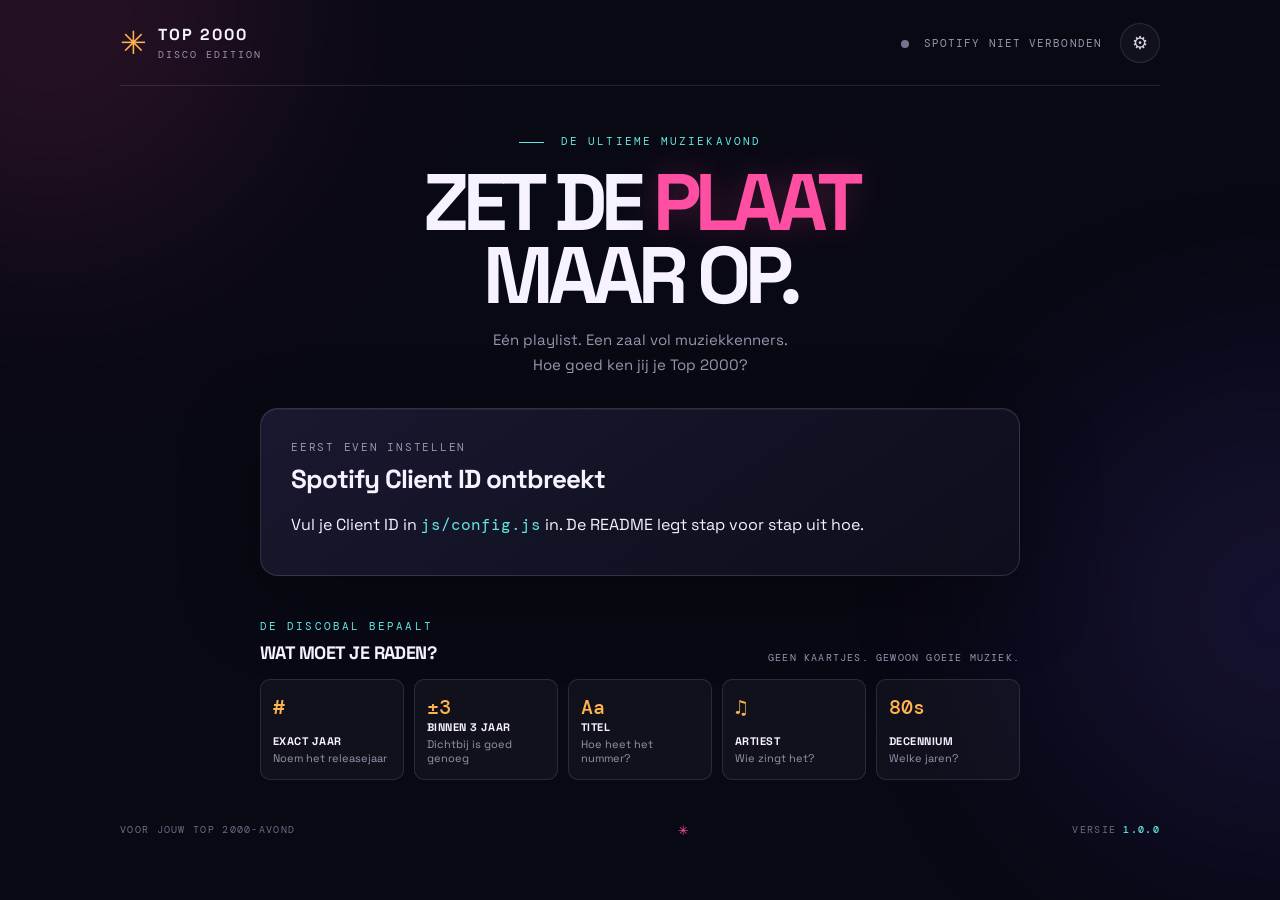
==== index.html @ e2f20210 "Add files via upload Add files via upload  - Spotify login: PKCE authorization without client secr" ====
<!doctype html>
<html lang="nl">
<head>
  <meta charset="utf-8">
  <meta name="viewport" content="width=device-width, initial-scale=1, viewport-fit=cover">
  <meta name="theme-color" content="#090914">
  <meta name="apple-mobile-web-app-capable" content="yes">
  <meta name="apple-mobile-web-app-status-bar-style" content="black-translucent">
  <title>Top 2000 Disco</title>
  <link rel="manifest" href="manifest.webmanifest">
  <link rel="icon" href="icon.svg" type="image/svg+xml">
  <link rel="apple-touch-icon" href="icon.svg">
  <link rel="preconnect" href="https://fonts.googleapis.com">
  <link rel="preconnect" href="https://fonts.gstatic.com" crossorigin>
  <link href="https://fonts.googleapis.com/css2?family=DM+Mono:wght@400;500&family=Space+Grotesk:wght@400;500;600;700&display=swap" rel="stylesheet">
  <link rel="stylesheet" href="styles.css">
</head>
<body data-state="loading">
  <div class="ambient ambient-one"></div>
  <div class="ambient ambient-two"></div>
  <main class="app-shell">
    <header class="topbar">
      <a class="brand" href="./" aria-label="Top 2000 Disco">
        <span class="brand-mark">✳</span>
        <span class="brand-copy"><strong>TOP 2000</strong><small>DISCO EDITION</small></span>
      </a>
      <div class="topbar-right">
        <span class="connection" id="connection"><i></i> <span id="connection-text">SPOTIFY NIET VERBONDEN</span></span>
        <button class="icon-button" id="settings-button" aria-label="Instellingen" title="Instellingen">⚙</button>
      </div>
    </header>

    <section class="intro">
      <div class="eyebrow"><span class="eyebrow-line"></span> DE ULTIEME MUZIEKAVOND</div>
      <h1>ZET DE <em>PLAAT</em><br>MAAR OP.</h1>
      <p>Eén playlist. Een zaal vol muziekkenners.<br>Hoe goed ken jij je Top 2000?</p>
    </section>

    <div class="notice" id="notice" hidden><span id="notice-text"></span><button id="notice-close" aria-label="Sluiten">×</button></div>

    <!-- Setup needed -->
    <section class="card screen" id="screen-unconfigured" hidden>
      <span class="info-kicker">EERST EVEN INSTELLEN</span>
      <h2>Spotify Client ID ontbreekt</h2>
      <p>Vul je Client ID in <code>js/config.js</code> in. De README legt stap voor stap uit hoe.</p>
    </section>

    <!-- Not connected -->
    <section class="card screen" id="screen-connect" hidden>
      <span class="info-kicker">STAP 1</span>
      <h2>Verbind met Spotify</h2>
      <p>Log in met het account van de host. Spotify Premium is nodig om af te spelen.</p>
      <button class="button button-primary button-wide" id="connect-button">
        <span class="button-icon">♫</span><span><small>LOG IN</small><strong>VERBIND SPOTIFY</strong></span>
      </button>
    </section>

    <!-- Loading -->
    <section class="card screen" id="screen-loading">
      <div class="loader"><span></span><span></span><span></span></div>
      <p id="loading-text">Even geduld...</p>
    </section>

    <!-- Playlist selection -->
    <section class="card screen" id="screen-playlist" hidden>
      <span class="info-kicker">STAP 2</span>
      <h2>Kies je Top 2000-playlist</h2>
      <p class="muted">Alleen playlists die van jou zijn (of waar je aan meewerkt) kunnen geladen worden.</p>
      <input class="search" id="playlist-search" type="search" placeholder="Zoek playlist..." autocomplete="off">
      <ul class="playlist-list" id="playlist-list"></ul>
    </section>

    <!-- Game -->
    <section class="game-panel screen" id="screen-game" aria-label="Spel" hidden>
      <div class="panel-topline">
        <span class="live-label"><span class="pulse"></span> <span id="live-text">SPEL BEZIG</span></span>
        <span class="round-counter">RONDE <b id="round-number">00</b></span>
      </div>

      <div class="track-stage">
        <div class="disc disc-back"></div>
        <div class="disc disc-front">
          <div class="disc-label"><span>TOP<br>2000</span><small>♪</small></div>
        </div>
        <div class="soundwave" aria-hidden="true">
          <i></i><i></i><i></i><i></i><i></i><i></i><i></i><i></i><i></i><i></i><i></i><i></i><i></i><i></i><i></i>
        </div>
        <div class="track-status" id="track-status">KLAAR VOOR DE EERSTE PLAAT</div>
      </div>

      <div class="track-info" id="track-info" aria-live="polite"></div>

      <div class="controls">
        <button class="button button-secondary" id="next-button">
          <span class="button-icon">↻</span>
          <span><small id="next-small">START DE RONDE</small><strong>VOLGENDE NUMMER</strong></span>
        </button>
        <button class="button button-primary" id="reveal-button" disabled>
          <span class="button-icon" id="reveal-icon">✦</span>
          <span><small id="reveal-small">IEDEREEN EEN GOK?</small><strong id="reveal-strong">ONTHUL ANTWOORD</strong></span>
        </button>
      </div>

      <div class="mini-controls" id="mini-controls" hidden>
        <button class="mini-button" id="pause-button">❚❚ <span>PAUZE</span></button>
        <button class="mini-button" id="replay-button">↺ <span>OPNIEUW</span></button>
      </div>

      <div class="hint-row" id="hint-row"><span>♫</span> De discobal bepaalt wat er geraden moet worden.</div>
    </section>

    <section class="challenge-section">
      <div class="section-heading">
        <div><span class="eyebrow">DE DISCOBAL BEPAALT</span><h3>WAT MOET JE RADEN?</h3></div>
        <span class="external-note">GEEN KAARTJES. GEWOON GOEIE MUZIEK.</span>
      </div>
      <div class="challenge-grid">
        <div class="challenge-item"><span class="challenge-symbol">#</span><div><strong>EXACT JAAR</strong><small>Noem het releasejaar</small></div></div>
        <div class="challenge-item"><span class="challenge-symbol">±3</span><div><strong>BINNEN 3 JAAR</strong><small>Dichtbij is goed genoeg</small></div></div>
        <div class="challenge-item"><span class="challenge-symbol">Aa</span><div><strong>TITEL</strong><small>Hoe heet het nummer?</small></div></div>
        <div class="challenge-item"><span class="challenge-symbol">♫</span><div><strong>ARTIEST</strong><small>Wie zingt het?</small></div></div>
        <div class="challenge-item"><span class="challenge-symbol">80s</span><div><strong>DECENNIUM</strong><small>Welke jaren?</small></div></div>
      </div>
    </section>

    <footer>
      <span>VOOR JOUW TOP 2000-AVOND</span>
      <span class="footer-star">✳</span>
      <span>VERSIE <b id="app-version"></b></span>
    </footer>
  </main>

  <dialog class="settings" id="settings">
    <form method="dialog" class="settings-inner">
      <div class="settings-head">
        <h2>Instellingen</h2>
        <button class="icon-button" value="close" aria-label="Sluiten">×</button>
      </div>

      <div class="settings-block">
        <span class="info-kicker">AFSPELEN OP</span>
        <div class="device-row">
          <select id="device-select"></select>
          <button type="button" class="mini-button" id="device-refresh">VERNIEUW</button>
        </div>
        <p class="muted small" id="device-hint">Op iPad: open de Spotify-app, speel kort iets af en druk op Vernieuw.</p>
      </div>

      <div class="settings-block">
        <span class="info-kicker">PLAYLIST</span>
        <p id="settings-playlist">Geen playlist gekozen</p>
        <div class="settings-actions">
          <button type="button" class="mini-button" id="change-playlist">ANDERE PLAYLIST</button>
          <button type="button" class="mini-button" id="reload-playlist">OPNIEUW LADEN</button>
        </div>
      </div>

      <div class="settings-block">
        <span class="info-kicker">JAARTALLEN</span>
        <p id="settings-stats">-</p>
        <a class="mini-button" href="beheer.html">JAARTALLEN BEHEREN</a>
      </div>

      <div class="settings-block">
        <span class="info-kicker">SESSIE</span>
        <p id="settings-session">-</p>
        <button type="button" class="mini-button" id="new-session">NIEUWE SESSIE (OPNIEUW SCHUDDEN)</button>
      </div>

      <div class="settings-block settings-foot">
        <button type="button" class="mini-button danger" id="logout-button">UITLOGGEN</button>
        <span class="muted small">Versie <span id="settings-version"></span></span>
      </div>
    </form>
  </dialog>

  <script type="module" src="js/app.js"></script>
</body>
</html>
---- styles.css ----
:root {
  --bg: #090914;
  --panel-soft: rgba(255,255,255,.035);
  --text: #f6f2ff;
  --muted: #9894ad;
  --pink: #ff4fa3;
  --purple: #b84dff;
  --orange: #ffb34f;
  --cyan: #61e6e1;
  --line: rgba(255,255,255,.11);
  --mono: 'DM Mono', ui-monospace, monospace;
}
* { box-sizing: border-box; }
html { min-height: 100%; -webkit-text-size-adjust: 100%; }
body {
  margin: 0; min-height: 100vh; overflow-x: hidden;
  color: var(--text); background: var(--bg);
  font-family: 'Space Grotesk', system-ui, sans-serif;
}
body::before {
  content: ""; position: fixed; inset: 0; pointer-events: none; opacity: .2;
  background-image: radial-gradient(rgba(255,255,255,.35) .7px, transparent .7px);
  background-size: 22px 22px; mask-image: linear-gradient(to bottom, black, transparent 80%);
}
[hidden] { display: none !important; }
code { font-family: var(--mono); color: var(--cyan); }
.muted { color: var(--muted); }
.small { font-size: 12px; }

.ambient { position: fixed; width: 460px; height: 460px; border-radius: 50%; filter: blur(120px); opacity: .13; pointer-events: none; transition: opacity 1s; }
.ambient-one { background: var(--pink); top: -220px; left: -180px; }
.ambient-two { background: #694cff; right: -230px; top: 380px; }
body.is-playing .ambient { opacity: .22; animation: breathe 4s ease-in-out infinite; }
@keyframes breathe { 50% { opacity: .12; } }

.app-shell { width: min(100% - 40px, 1040px); margin: 0 auto; position: relative; padding-bottom: env(safe-area-inset-bottom); }

/* Header */
.topbar { height: 86px; display: flex; align-items: center; justify-content: space-between; border-bottom: 1px solid var(--line); gap: 12px; }
.brand { display: flex; gap: 11px; align-items: center; color: inherit; text-decoration: none; }
.brand-mark { color: var(--orange); font-size: 32px; line-height: 1; }
.brand-copy { display: flex; flex-direction: column; letter-spacing: .13em; }
.brand-copy strong { font-size: 16px; font-weight: 700; }
.brand-copy small { color: var(--muted); font: 10px var(--mono); letter-spacing: .2em; margin-top: 3px; }
.topbar-right { display: flex; align-items: center; gap: 18px; min-width: 0; }
.connection { color: var(--muted); font: 11px var(--mono); letter-spacing: .1em; white-space: nowrap; overflow: hidden; text-overflow: ellipsis; max-width: 46vw; }
.connection i, .pulse { display: inline-block; width: 8px; height: 8px; border-radius: 50%; background: #77738b; margin-right: 7px; vertical-align: middle; }
.connection.on i { background: #1ed760; box-shadow: 0 0 8px #1ed760; }
.icon-button { flex: 0 0 auto; border: 1px solid var(--line); color: #d7d2e6; background: var(--panel-soft); width: 40px; height: 40px; border-radius: 50%; font-size: 18px; cursor: pointer; }
.icon-button:hover { background: rgba(255,255,255,.08); }

/* Intro */
.intro { text-align: center; padding: 48px 0 30px; }
.eyebrow { color: var(--cyan); font: 11px var(--mono); letter-spacing: .19em; }
.eyebrow-line { display: inline-block; width: 25px; height: 1px; background: var(--cyan); vertical-align: middle; margin-right: 8px; }
h1 { font-size: clamp(42px, 8vw, 80px); line-height: .91; letter-spacing: -.075em; margin: 18px 0 15px; font-weight: 700; }
h1 em { color: var(--pink); font-style: normal; text-shadow: 0 0 35px rgba(255,79,163,.25); }
.intro p { color: var(--muted); font-size: 15px; line-height: 1.7; margin: 0; }
body[data-state="playing"] .intro, body[data-state="revealed"] .intro { padding: 26px 0 18px; }
body[data-state="playing"] .intro p, body[data-state="revealed"] .intro p,
body[data-state="playing"] .intro h1, body[data-state="revealed"] .intro h1 { display: none; }

/* Notice */
.notice { max-width: 760px; margin: 0 auto 16px; padding: 12px 14px 12px 18px; border-radius: 12px; display: flex; gap: 12px; align-items: center; justify-content: space-between; font-size: 15px; border: 1px solid rgba(255,79,163,.45); background: rgba(255,79,163,.1); }
.notice[data-kind="info"] { border-color: rgba(97,230,225,.4); background: rgba(97,230,225,.08); }
.notice button { background: none; border: 0; color: var(--text); font-size: 22px; cursor: pointer; line-height: 1; }

/* Cards */
.card, .game-panel {
  max-width: 760px; margin: 0 auto; padding: 26px 30px 22px;
  background: linear-gradient(145deg, rgba(26,25,49,.96), rgba(14,14,29,.96));
  border: 1px solid rgba(255,255,255,.13); border-radius: 18px;
  box-shadow: 0 25px 80px rgba(0,0,0,.32), inset 0 1px rgba(255,255,255,.05);
}
.card h2 { font-size: 26px; letter-spacing: -.04em; margin: 6px 0 8px; }
.card p { line-height: 1.6; }
.info-kicker { color: var(--muted); font: 11px var(--mono); letter-spacing: .16em; }
#screen-loading { text-align: center; }
.loader { display: flex; gap: 6px; justify-content: center; height: 40px; align-items: center; }
.loader span { width: 5px; height: 14px; border-radius: 3px; background: linear-gradient(var(--cyan), var(--pink)); animation: bounce 1s ease-in-out infinite; }
.loader span:nth-child(2) { animation-delay: .15s; }
.loader span:nth-child(3) { animation-delay: .3s; }
@keyframes bounce { 50% { height: 36px; } }

.search { width: 100%; margin: 8px 0 12px; padding: 13px 14px; border-radius: 10px; border: 1px solid var(--line); background: rgba(255,255,255,.05); color: var(--text); font: inherit; font-size: 16px; }
.playlist-list { list-style: none; margin: 0; padding: 0; max-height: 52vh; overflow: auto; display: grid; gap: 8px; }
.playlist-item { width: 100%; text-align: left; padding: 14px 16px; border-radius: 10px; border: 1px solid var(--line); background: var(--panel-soft); color: var(--text); cursor: pointer; font: inherit; }
.playlist-item:hover:not(:disabled) { border-color: rgba(255,79,163,.6); background: rgba(255,79,163,.08); }
.playlist-item:disabled { opacity: .45; cursor: not-allowed; }
.playlist-item strong { display: block; font-size: 17px; }
.playlist-item small { color: var(--muted); font: 11px var(--mono); letter-spacing: .08em; }

/* Game panel */
.panel-topline { display: flex; justify-content: space-between; align-items: center; color: var(--muted); font: 11px var(--mono); letter-spacing: .13em; }
.live-label { color: #b8b3c9; }
.pulse { background: var(--pink); box-shadow: 0 0 10px var(--pink); animation: pulse 1.6s infinite; }
@keyframes pulse { 50% { opacity: .35; box-shadow: 0 0 2px var(--pink); } }
.round-counter { font-size: 13px; }
.round-counter b { color: var(--orange); font-weight: 500; margin-left: 5px; font-size: 18px; }
.track-stage { height: 200px; position: relative; display: flex; align-items: center; justify-content: center; overflow: hidden; }
.disc { position: absolute; width: 150px; height: 150px; border-radius: 50%; background: repeating-radial-gradient(circle at center, #24243a 0 2px, #111120 3px 5px); border: 1px solid rgba(255,255,255,.18); box-shadow: 0 0 35px rgba(255,79,163,.12); transition: transform .6s, box-shadow .6s; }
.disc-back { transform: translate(14px,-3px) rotate(20deg); background: repeating-radial-gradient(circle at center, #39213a 0 2px, #151322 3px 5px); }
.disc-front { display: grid; place-items: center; animation: spin 3.2s linear infinite; animation-play-state: paused; }
body.is-playing .disc-front { animation-play-state: running; box-shadow: 0 0 50px rgba(255,79,163,.35); }
@keyframes spin { to { transform: rotate(360deg); } }
.disc-label { width: 50px; height: 50px; border-radius: 50%; background: linear-gradient(135deg, var(--pink), #794cff); display: flex; align-items: center; justify-content: center; flex-direction: column; color: white; font: 9px var(--mono); text-align: center; line-height: 1.1; }
.disc-label small { font-size: 11px; }
.soundwave { position: absolute; display: flex; align-items: center; gap: 4px; height: 48px; opacity: .3; transition: opacity .4s; }
body.is-playing .soundwave { opacity: .8; }
.soundwave i { width: 3px; border-radius: 4px; background: linear-gradient(var(--cyan), var(--pink)); height: var(--h, 15px); transform-origin: center; }
body.is-playing .soundwave i { animation: wave .9s ease-in-out infinite alternate; }
.soundwave i:nth-child(3n) { --h: 31px; animation-delay: -.2s; }
.soundwave i:nth-child(3n + 1) { --h: 20px; animation-delay: -.5s; }
.soundwave i:nth-child(4n) { --h: 42px; animation-delay: -.7s; }
@keyframes wave { to { transform: scaleY(.35); } }
.track-status { position: absolute; bottom: 6px; color: var(--cyan); font: 13px var(--mono); letter-spacing: .2em; text-align: center; }

.track-info { min-height: 112px; border-top: 1px solid var(--line); border-bottom: 1px solid var(--line); display: flex; align-items: center; gap: 20px; padding: 20px 4px; flex-wrap: wrap; }
.track-text { flex: 1 1 260px; min-width: 0; }
.mystery-icon { flex: 0 0 56px; height: 56px; display: grid; place-items: center; border: 1px solid rgba(255,79,163,.4); border-radius: 12px; color: var(--pink); font-size: 28px; background: rgba(255,79,163,.07); }
.track-info h2 { font-size: clamp(22px, 3vw, 30px); letter-spacing: -.04em; margin: 4px 0 2px; line-height: 1.1; }
.track-info p { margin: 0; color: var(--muted); font-size: 15px; }
.track-info.revealed { animation: pop .5s cubic-bezier(.2,1.4,.4,1); }
@keyframes pop { from { opacity: 0; transform: scale(.96); } }
.track-info .answer-title { font-size: clamp(30px, 5vw, 58px); color: #fff; text-shadow: 0 0 30px rgba(255,79,163,.35); overflow-wrap: anywhere; }
.track-info .answer-artist { font-size: clamp(20px, 2.6vw, 30px); color: var(--text); margin-top: 6px; }
.artwork { width: clamp(96px, 16vw, 168px); aspect-ratio: 1; border-radius: 12px; object-fit: cover; box-shadow: 0 10px 40px rgba(0,0,0,.5), 0 0 0 1px rgba(255,255,255,.12); }
.answer-details { display: flex; flex-wrap: wrap; gap: 8px 28px; margin-top: 14px; }
.answer-details span { color: var(--muted); font: 12px var(--mono); letter-spacing: .1em; }
.answer-details b { color: var(--text); font: 700 20px 'Space Grotesk', sans-serif; margin-left: 6px; letter-spacing: 0; }
.answer-details .answer-year b { color: var(--orange); font-size: clamp(30px, 4vw, 48px); text-shadow: 0 0 25px rgba(255,179,79,.35); }
.unverified { margin-top: 8px !important; font: 11px var(--mono) !important; color: var(--orange) !important; opacity: .8; letter-spacing: .08em; }

.controls { display: grid; grid-template-columns: 1fr 1.35fr; gap: 14px; margin-top: 20px; }
.button { border: 0; border-radius: 12px; min-height: 76px; display: flex; align-items: center; justify-content: center; gap: 14px; cursor: pointer; text-align: left; font: inherit; transition: transform .15s, filter .15s, opacity .15s; touch-action: manipulation; }
.button:hover:not(:disabled) { transform: translateY(-2px); filter: brightness(1.1); }
.button:active:not(:disabled) { transform: translateY(0); }
.button:disabled { opacity: .35; cursor: not-allowed; }
.button-secondary { background: rgba(255,255,255,.07); border: 1px solid var(--line); color: var(--text); }
.button-primary { background: linear-gradient(105deg, var(--pink), var(--purple)); color: white; box-shadow: 0 8px 25px rgba(255,79,163,.22); }
.button-wide { width: 100%; margin-top: 10px; }
.button-icon { font-size: 26px; }
.button small, .button strong { display: block; }
.button small { font: 10px var(--mono); letter-spacing: .12em; opacity: .75; margin-bottom: 4px; }
.button strong { font-size: 17px; letter-spacing: .05em; }
body.is-busy #next-button .button-icon { animation: spin 1s linear infinite; }

.mini-controls { display: flex; gap: 10px; justify-content: center; margin-top: 14px; }
.mini-button { display: inline-flex; align-items: center; gap: 6px; border: 1px solid var(--line); background: var(--panel-soft); color: #d7d2e6; border-radius: 999px; padding: 9px 16px; font: 11px var(--mono); letter-spacing: .1em; cursor: pointer; text-decoration: none; }
.mini-button:hover { background: rgba(255,255,255,.08); }
.mini-button.danger { border-color: rgba(255,79,163,.45); color: var(--pink); }
.hint-row { color: var(--muted); text-align: center; font-size: 13px; padding-top: 16px; }
.hint-row span { color: var(--cyan); margin-right: 5px; }

/* Challenges */
.challenge-section { max-width: 760px; margin: 38px auto 0; }
.section-heading { display: flex; justify-content: space-between; align-items: end; margin-bottom: 15px; }
.section-heading h3 { margin: 6px 0 0; font-size: 18px; letter-spacing: -.03em; }
.external-note { color: var(--muted); font: 10px var(--mono); letter-spacing: .12em; }
.challenge-grid { display: grid; grid-template-columns: repeat(5, 1fr); gap: 10px; }
.challenge-item { min-height: 92px; padding: 14px 12px; border: 1px solid var(--line); border-radius: 10px; background: var(--panel-soft); display: flex; flex-direction: column; justify-content: space-between; }
.challenge-symbol { color: var(--orange); font: 500 20px var(--mono); }
.challenge-item strong { display: block; font-size: 11px; letter-spacing: .04em; white-space: nowrap; }
.challenge-item small { display: block; color: var(--muted); font-size: 11px; margin-top: 3px; }

footer { display: flex; justify-content: space-between; align-items: center; padding: 38px 0 25px; color: #6f6b82; font: 10px var(--mono); letter-spacing: .13em; }
.footer-star { color: var(--pink); font-size: 17px; }
footer b { color: var(--cyan); font-weight: 500; }

/* Settings dialog */
.settings { border: 1px solid rgba(255,255,255,.15); border-radius: 18px; padding: 0; width: min(520px, calc(100% - 28px)); background: #13132a; color: var(--text); box-shadow: 0 30px 100px rgba(0,0,0,.6); }
.settings::backdrop { background: rgba(5,5,12,.7); backdrop-filter: blur(4px); }
.settings-inner { padding: 20px 22px; }
.settings-head { display: flex; justify-content: space-between; align-items: center; }
.settings-head h2 { margin: 0; font-size: 22px; letter-spacing: -.03em; }
.settings-block { border-top: 1px solid var(--line); padding: 14px 0; margin-top: 12px; }
.settings-block p { margin: 6px 0 10px; }
.settings-actions, .device-row { display: flex; gap: 8px; flex-wrap: wrap; align-items: center; }
.device-row { margin-top: 8px; }
.device-row select { flex: 1; min-width: 0; padding: 10px; border-radius: 10px; background: rgba(255,255,255,.06); color: var(--text); border: 1px solid var(--line); font: inherit; }
.device-row select option { background: #13132a; }
.settings-foot { display: flex; justify-content: space-between; align-items: center; }

/* Big screens (TV / projector) */
@media (min-width: 1500px) {
  html { font-size: 112%; }
  .app-shell { width: min(100% - 80px, 1280px); }
  .game-panel, .card, .challenge-section, .notice { max-width: 980px; }
  .track-stage { height: 250px; }
  .disc { width: 190px; height: 190px; }
  .button { min-height: 92px; }
  .button strong { font-size: 21px; }
  .track-status { font-size: 16px; }
}

/* Phones */
@media (max-width: 620px) {
  .app-shell { width: min(100% - 28px, 1040px); }
  .topbar { height: 70px; }
  .brand-copy small { display: none; }
  .connection { font-size: 9px; max-width: 42vw; }
  .topbar-right { gap: 9px; }
  .intro { padding: 30px 0 20px; }
  .card, .game-panel { padding: 18px 16px 16px; border-radius: 14px; }
  .track-stage { height: 165px; }
  .disc { width: 120px; height: 120px; }
  .controls { grid-template-columns: 1fr; gap: 10px; }
  .button { min-height: 64px; }
  .challenge-grid { grid-template-columns: repeat(2, 1fr); }
  .challenge-item:last-child { grid-column: span 2; min-height: 70px; }
  .section-heading { align-items: start; gap: 10px; }
  .external-note { max-width: 110px; text-align: right; line-height: 1.5; }
  footer { font-size: 8px; }
}

@media (prefers-reduced-motion: reduce) {
  *, *::before, *::after { animation: none !important; transition: none !important; }
}

/* Beheer page */
.beheer .app-shell { width: min(100% - 32px, 1400px); }
.beheer-head { padding: 28px 0 10px; }
.beheer-head h1 { font-size: clamp(32px, 5vw, 52px); margin: 8px 0; }
.beheer .card { max-width: none; margin: 0 0 16px; }
.toolbar { display: flex; gap: 10px; flex-wrap: wrap; align-items: center; margin: 10px 0; }
.toolbar select, .toolbar input { padding: 9px 12px; border-radius: 10px; background: rgba(255,255,255,.06); color: var(--text); border: 1px solid var(--line); font: inherit; }
.stat-row { display: flex; gap: 22px; flex-wrap: wrap; font: 12px var(--mono); color: var(--muted); letter-spacing: .08em; }
.stat-row b { color: var(--text); font-size: 18px; margin-left: 6px; }
.table-wrap { overflow: auto; max-height: 70vh; border: 1px solid var(--line); border-radius: 12px; }
table.songs { width: 100%; border-collapse: collapse; font-size: 14px; }
table.songs th { position: sticky; top: 0; background: #17172e; text-align: left; font: 10px var(--mono); letter-spacing: .12em; color: var(--muted); padding: 10px; z-index: 1; }
table.songs td { padding: 8px 10px; border-top: 1px solid var(--line); vertical-align: top; }
table.songs td.num { font-family: var(--mono); white-space: nowrap; }
table.songs input.year { width: 74px; padding: 6px; border-radius: 8px; background: rgba(255,255,255,.06); color: var(--text); border: 1px solid var(--line); font: inherit; }
table.songs input.note { width: 100%; min-width: 120px; padding: 6px; border-radius: 8px; background: rgba(255,255,255,.04); color: var(--text); border: 1px solid var(--line); font: inherit; font-size: 12px; }
.badge { display: inline-block; padding: 3px 8px; border-radius: 999px; font: 10px var(--mono); letter-spacing: .08em; white-space: nowrap; }
.badge.verified { background: rgba(30,215,96,.15); color: #6ff0a0; }
.badge.auto { background: rgba(97,230,225,.12); color: var(--cyan); }
.badge.needs-check { background: rgba(255,179,79,.15); color: var(--orange); }
.flags { color: var(--orange); font-size: 11px; display: block; margin-top: 3px; }
.progress { height: 6px; border-radius: 3px; background: rgba(255,255,255,.08); overflow: hidden; margin-top: 8px; }
.progress i { display: block; height: 100%; width: 0; background: linear-gradient(90deg, var(--cyan), var(--pink)); transition: width .3s; }
.unmatched { max-height: 220px; overflow: auto; font-size: 13px; color: var(--muted); margin: 8px 0 0; padding-left: 18px; }
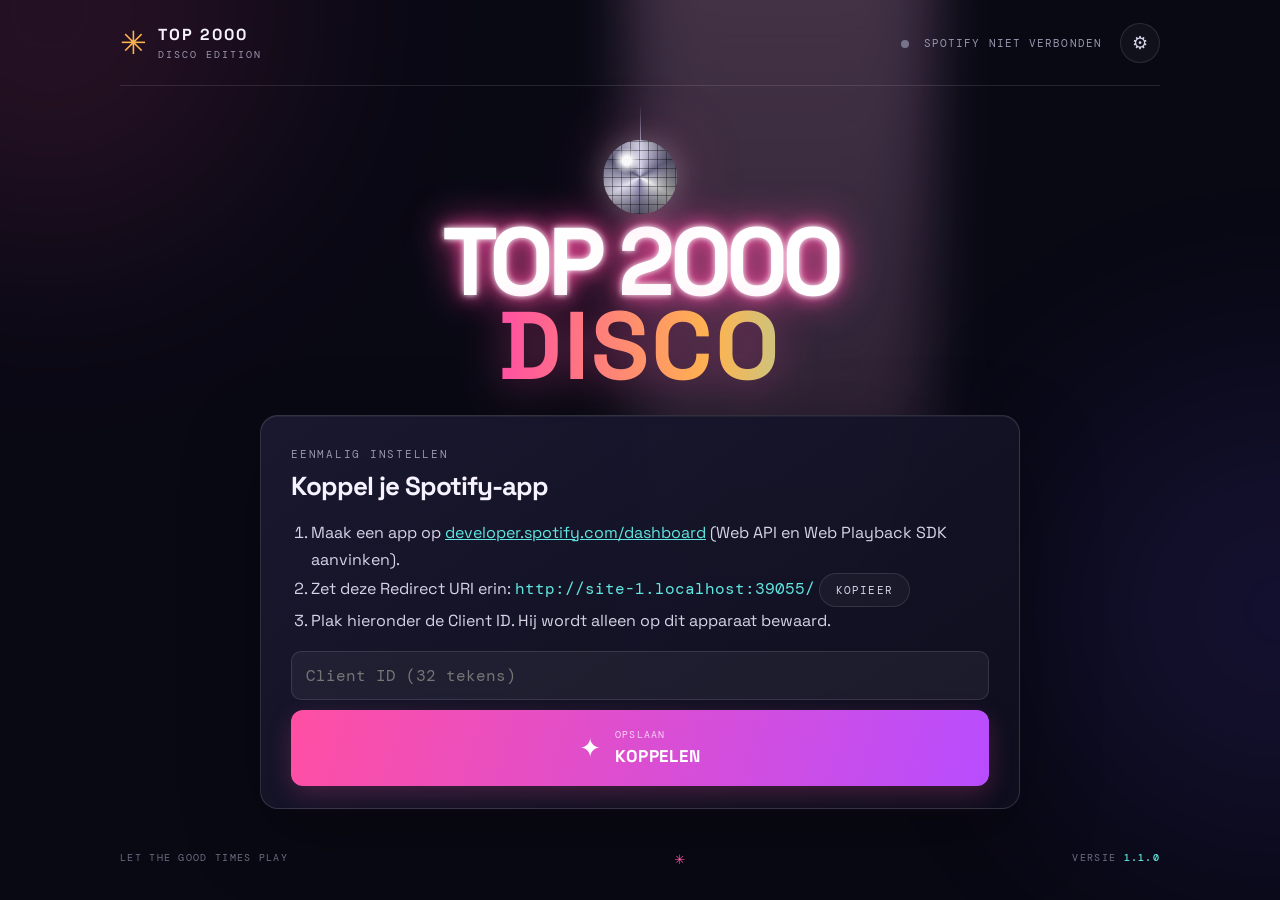
==== commit 764bcb44: "Add files via upload Add files via upload  - Spotify setup: Client ID entered in the app and store" ====
--- a/index.html
+++ b/index.html
@@ -18,6 +18,8 @@
 <body data-state="loading">
   <div class="ambient ambient-one"></div>
   <div class="ambient ambient-two"></div>
+  <div class="lights" aria-hidden="true"><i></i><i></i><i></i><i></i></div>
+  <div class="flash" id="flash" aria-hidden="true"></div>
   <main class="app-shell">
     <header class="topbar">
       <a class="brand" href="./" aria-label="Top 2000 Disco">
@@ -31,18 +33,25 @@
     </header>
 
     <section class="intro">
-      <div class="eyebrow"><span class="eyebrow-line"></span> DE ULTIEME MUZIEKAVOND</div>
-      <h1>ZET DE <em>PLAAT</em><br>MAAR OP.</h1>
-      <p>Eén playlist. Een zaal vol muziekkenners.<br>Hoe goed ken jij je Top 2000?</p>
+      <div class="mirrorball" aria-hidden="true"><div class="ball"></div></div>
+      <h1><span class="neon">TOP 2000</span> <br><em>DISCO</em></h1>
     </section>
 
     <div class="notice" id="notice" hidden><span id="notice-text"></span><button id="notice-close" aria-label="Sluiten">×</button></div>
 
     <!-- Setup needed -->
     <section class="card screen" id="screen-unconfigured" hidden>
-      <span class="info-kicker">EERST EVEN INSTELLEN</span>
-      <h2>Spotify Client ID ontbreekt</h2>
-      <p>Vul je Client ID in <code>js/config.js</code> in. De README legt stap voor stap uit hoe.</p>
+      <span class="info-kicker">EENMALIG INSTELLEN</span>
+      <h2>Koppel je Spotify-app</h2>
+      <ol class="steps">
+        <li>Maak een app op <a href="https://developer.spotify.com/dashboard" target="_blank" rel="noopener">developer.spotify.com/dashboard</a> (Web API en Web Playback SDK aanvinken).</li>
+        <li>Zet deze Redirect URI erin: <code id="redirect-uri"></code> <button type="button" class="mini-button" id="copy-redirect">KOPIEER</button></li>
+        <li>Plak hieronder de Client ID. Hij wordt alleen op dit apparaat bewaard.</li>
+      </ol>
+      <form id="client-form" class="client-form">
+        <input class="search" id="client-id" placeholder="Client ID (32 tekens)" autocomplete="off" spellcheck="false">
+        <button class="button button-primary" type="submit"><span class="button-icon">✦</span><span><small>OPSLAAN</small><strong>KOPPELEN</strong></span></button>
+      </form>
     </section>
 
     <!-- Not connected -->
@@ -101,30 +110,10 @@
         </button>
       </div>
 
-      <div class="mini-controls" id="mini-controls" hidden>
-        <button class="mini-button" id="pause-button">❚❚ <span>PAUZE</span></button>
-        <button class="mini-button" id="replay-button">↺ <span>OPNIEUW</span></button>
-      </div>
-
-      <div class="hint-row" id="hint-row"><span>♫</span> De discobal bepaalt wat er geraden moet worden.</div>
-    </section>
-
-    <section class="challenge-section">
-      <div class="section-heading">
-        <div><span class="eyebrow">DE DISCOBAL BEPAALT</span><h3>WAT MOET JE RADEN?</h3></div>
-        <span class="external-note">GEEN KAARTJES. GEWOON GOEIE MUZIEK.</span>
-      </div>
-      <div class="challenge-grid">
-        <div class="challenge-item"><span class="challenge-symbol">#</span><div><strong>EXACT JAAR</strong><small>Noem het releasejaar</small></div></div>
-        <div class="challenge-item"><span class="challenge-symbol">±3</span><div><strong>BINNEN 3 JAAR</strong><small>Dichtbij is goed genoeg</small></div></div>
-        <div class="challenge-item"><span class="challenge-symbol">Aa</span><div><strong>TITEL</strong><small>Hoe heet het nummer?</small></div></div>
-        <div class="challenge-item"><span class="challenge-symbol">♫</span><div><strong>ARTIEST</strong><small>Wie zingt het?</small></div></div>
-        <div class="challenge-item"><span class="challenge-symbol">80s</span><div><strong>DECENNIUM</strong><small>Welke jaren?</small></div></div>
-      </div>
     </section>
 
     <footer>
-      <span>VOOR JOUW TOP 2000-AVOND</span>
+      <span>LET THE GOOD TIMES PLAY</span>
       <span class="footer-star">✳</span>
       <span>VERSIE <b id="app-version"></b></span>
     </footer>
@@ -167,6 +156,12 @@
         <button type="button" class="mini-button" id="new-session">NIEUWE SESSIE (OPNIEUW SCHUDDEN)</button>
       </div>
 
+      <div class="settings-block">
+        <span class="info-kicker">SPOTIFY-KOPPELING</span>
+        <p class="muted small">Client ID staat alleen op dit apparaat.</p>
+        <button type="button" class="mini-button" id="reset-client">CLIENT ID WIJZIGEN</button>
+      </div>
+
       <div class="settings-block settings-foot">
         <button type="button" class="mini-button danger" id="logout-button">UITLOGGEN</button>
         <span class="muted small">Versie <span id="settings-version"></span></span>
--- a/styles.css
+++ b/styles.css
@@ -50,15 +50,15 @@
 .icon-button:hover { background: rgba(255,255,255,.08); }
 
 /* Intro */
-.intro { text-align: center; padding: 48px 0 30px; }
+.intro { text-align: center; padding: 18px 0 26px; position: relative; }
 .eyebrow { color: var(--cyan); font: 11px var(--mono); letter-spacing: .19em; }
 .eyebrow-line { display: inline-block; width: 25px; height: 1px; background: var(--cyan); vertical-align: middle; margin-right: 8px; }
-h1 { font-size: clamp(42px, 8vw, 80px); line-height: .91; letter-spacing: -.075em; margin: 18px 0 15px; font-weight: 700; }
-h1 em { color: var(--pink); font-style: normal; text-shadow: 0 0 35px rgba(255,79,163,.25); }
+h1 { font-size: clamp(44px, 9vw, 96px); line-height: .88; letter-spacing: -.06em; margin: 6px 0 0; font-weight: 700; }
+h1 em { font-style: normal; background: linear-gradient(90deg, var(--pink), var(--orange), var(--cyan), var(--purple), var(--pink)); background-size: 300% 100%; -webkit-background-clip: text; background-clip: text; color: transparent; animation: shimmer 6s linear infinite; filter: drop-shadow(0 0 22px rgba(255,79,163,.45)); letter-spacing: .02em; }
+h1 .neon { color: #fff; text-shadow: 0 0 6px #fff, 0 0 18px var(--pink), 0 0 42px var(--pink); animation: flicker 7s infinite; }
+@keyframes shimmer { to { background-position: 300% 0; } }
+@keyframes flicker { 0%, 18%, 22%, 60%, 64%, 100% { opacity: 1; } 20%, 62% { opacity: .55; } }
 .intro p { color: var(--muted); font-size: 15px; line-height: 1.7; margin: 0; }
-body[data-state="playing"] .intro, body[data-state="revealed"] .intro { padding: 26px 0 18px; }
-body[data-state="playing"] .intro p, body[data-state="revealed"] .intro p,
-body[data-state="playing"] .intro h1, body[data-state="revealed"] .intro h1 { display: none; }
 
 /* Notice */
 .notice { max-width: 760px; margin: 0 auto 16px; padding: 12px 14px 12px 18px; border-radius: 12px; display: flex; gap: 12px; align-items: center; justify-content: space-between; font-size: 15px; border: 1px solid rgba(255,79,163,.45); background: rgba(255,79,163,.1); }
@@ -241,3 +241,60 @@
 .progress { height: 6px; border-radius: 3px; background: rgba(255,255,255,.08); overflow: hidden; margin-top: 8px; }
 .progress i { display: block; height: 100%; width: 0; background: linear-gradient(90deg, var(--cyan), var(--pink)); transition: width .3s; }
 .unmatched { max-height: 220px; overflow: auto; font-size: 13px; color: var(--muted); margin: 8px 0 0; padding-left: 18px; }
+
+/* Disco atmosphere */
+.lights { position: fixed; inset: 0; pointer-events: none; overflow: hidden; mix-blend-mode: screen; opacity: .35; transition: opacity .8s; }
+.lights i { position: absolute; top: -20vh; left: 50%; width: 22vw; min-width: 160px; height: 140vh; transform-origin: 50% 0; filter: blur(30px); animation: sweep 9s ease-in-out infinite alternate; }
+.lights i:nth-child(1) { background: linear-gradient(rgba(255,79,163,.55), transparent 75%); --from: -38deg; --to: 12deg; }
+.lights i:nth-child(2) { background: linear-gradient(rgba(97,230,225,.45), transparent 75%); --from: 30deg; --to: -18deg; animation-duration: 11s; }
+.lights i:nth-child(3) { background: linear-gradient(rgba(184,77,255,.5), transparent 75%); --from: -10deg; --to: 40deg; animation-duration: 13s; }
+.lights i:nth-child(4) { background: linear-gradient(rgba(255,179,79,.35), transparent 75%); --from: 22deg; --to: -36deg; animation-duration: 15s; }
+@keyframes sweep { from { transform: translateX(-50%) rotate(var(--from)); } to { transform: translateX(-50%) rotate(var(--to)); } }
+body.is-playing .lights { opacity: .7; }
+body.is-playing .lights i { animation-duration: 3.5s; }
+body[data-state="revealed"] .lights { opacity: .85; }
+
+.mirrorball { position: relative; width: 74px; height: 110px; margin: 0 auto; }
+.mirrorball::before { content: ""; position: absolute; left: 50%; top: 0; width: 1px; height: 36px; background: linear-gradient(transparent, #8a86a3); }
+.ball { position: absolute; bottom: 0; left: 0; width: 74px; height: 74px; border-radius: 50%;
+  background:
+    radial-gradient(circle at 32% 28%, rgba(255,255,255,.95) 0 6%, transparent 18%),
+    repeating-linear-gradient(90deg, rgba(0,0,0,.35) 0 1px, transparent 1px 9px),
+    repeating-linear-gradient(0deg, rgba(0,0,0,.35) 0 1px, transparent 1px 9px),
+    conic-gradient(from 0deg, #d9d6ea, #6f6b8d, #fff, #8e89ad, #e9e6f7, #5d5a78, #d9d6ea);
+  box-shadow: 0 0 30px rgba(255,255,255,.25), 0 0 70px rgba(255,79,163,.25), inset -10px -12px 20px rgba(0,0,0,.45);
+  animation: ballspin 6s linear infinite; }
+@keyframes ballspin { to { background-position: 0 0, 90px 0, 0 0, 0 0; filter: hue-rotate(40deg); } }
+body.is-playing .ball { animation-duration: 2s; box-shadow: 0 0 40px rgba(255,255,255,.45), 0 0 110px rgba(255,79,163,.5), inset -10px -12px 20px rgba(0,0,0,.45); }
+
+.game-panel { position: relative; overflow: hidden; }
+.game-panel::before { content: ""; position: absolute; inset: -2px; border-radius: inherit; padding: 2px; pointer-events: none; opacity: 0; transition: opacity .6s;
+  background: conic-gradient(from var(--a, 0deg), var(--pink), var(--cyan), var(--purple), var(--orange), var(--pink));
+  -webkit-mask: linear-gradient(#000 0 0) content-box, linear-gradient(#000 0 0); -webkit-mask-composite: xor; mask-composite: exclude; animation: rim 4s linear infinite; }
+@property --a { syntax: '<angle>'; inherits: false; initial-value: 0deg; }
+@keyframes rim { to { --a: 360deg; } }
+body.is-playing .game-panel::before, body[data-state="revealed"] .game-panel::before { opacity: 1; }
+
+body[data-state="playing"]:not(.is-busy) #reveal-button { animation: glow 1.6s ease-in-out infinite; }
+@keyframes glow { 50% { box-shadow: 0 0 0 6px rgba(255,79,163,.18), 0 10px 50px rgba(255,79,163,.55); } }
+
+.flash { position: fixed; inset: 0; pointer-events: none; opacity: 0; z-index: 50; background: radial-gradient(circle at 50% 55%, rgba(255,255,255,.9), rgba(255,79,163,.5) 40%, transparent 75%); }
+.flash.go { animation: flash .7s ease-out; }
+@keyframes flash { 0% { opacity: 0; } 15% { opacity: 1; } 100% { opacity: 0; } }
+.track-info { position: relative; }
+.spark { position: absolute; left: 50%; top: 50%; width: 8px; height: 8px; border-radius: 2px; background: var(--c); box-shadow: 0 0 10px var(--c); pointer-events: none; animation: burst 1.2s cubic-bezier(.15,.8,.3,1) forwards; }
+@keyframes burst { from { transform: translate(-50%,-50%) scale(1) rotate(0); opacity: 1; } to { transform: translate(calc(-50% + var(--x)), calc(-50% + var(--y))) scale(.2) rotate(540deg); opacity: 0; } }
+
+.steps { padding-left: 20px; line-height: 1.7; color: #d7d2e6; }
+.steps a { color: var(--cyan); }
+.steps code { word-break: break-all; }
+.client-form { display: grid; gap: 10px; margin-top: 8px; }
+.client-form .search { font-family: var(--mono); margin: 0; }
+
+/* Compact header during the game so buttons and answer fit on one screen (TV) */
+body:is([data-state="ready"], [data-state="playing"], [data-state="revealed"], [data-state="exhausted"]) .intro { padding: 4px 0 14px; display: flex; align-items: center; justify-content: center; gap: 18px; }
+body:is([data-state="ready"], [data-state="playing"], [data-state="revealed"], [data-state="exhausted"]) .intro h1 { font-size: clamp(30px, 5vw, 58px); margin: 0; }
+body:is([data-state="ready"], [data-state="playing"], [data-state="revealed"], [data-state="exhausted"]) .intro h1 br { display: none; }
+body:is([data-state="ready"], [data-state="playing"], [data-state="revealed"], [data-state="exhausted"]) .mirrorball { margin: 0; width: 54px; height: 70px; flex: 0 0 auto; }
+body:is([data-state="ready"], [data-state="playing"], [data-state="revealed"], [data-state="exhausted"]) .ball { width: 54px; height: 54px; }
+body:is([data-state="ready"], [data-state="playing"], [data-state="revealed"], [data-state="exhausted"]) .track-stage { height: 170px; }
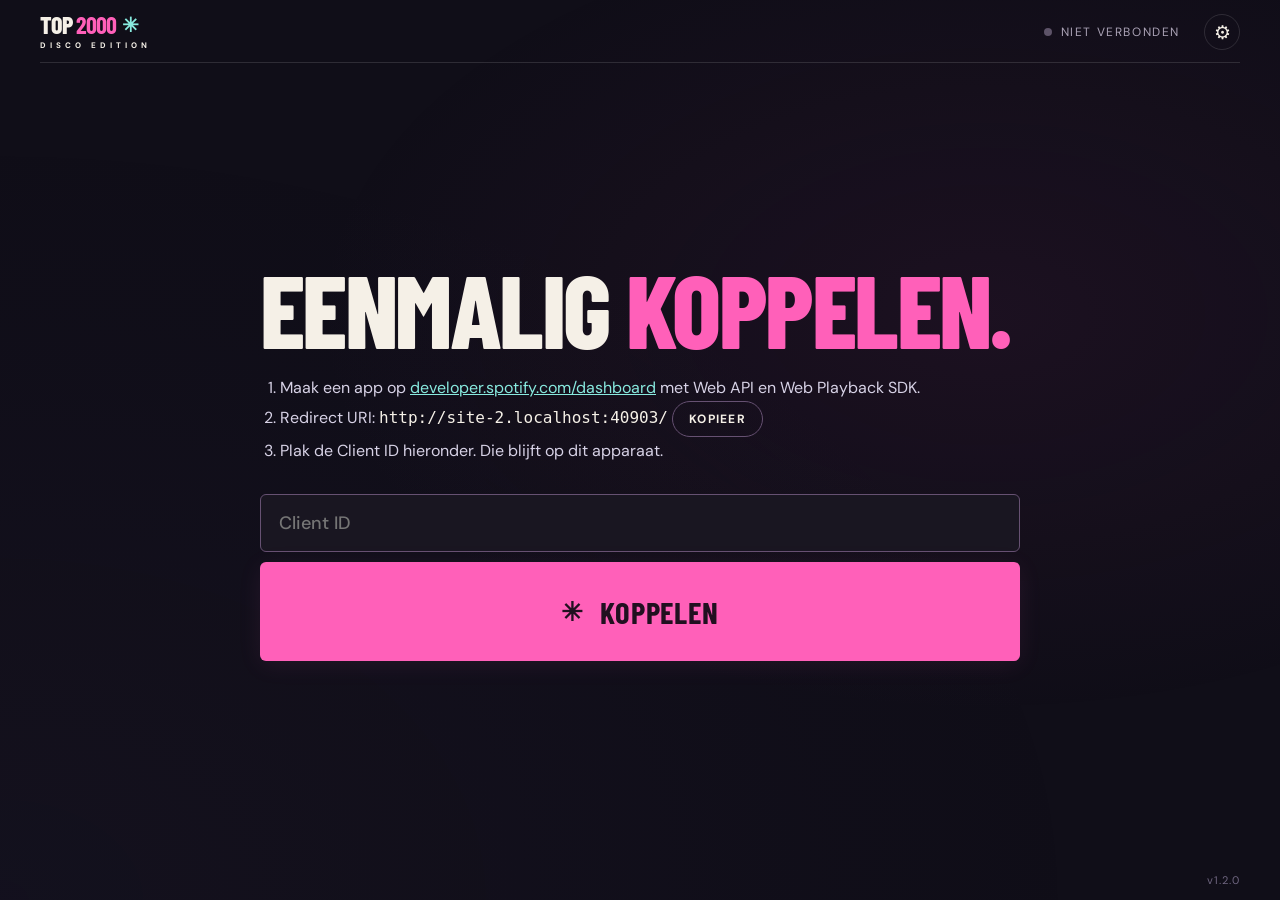
==== commit 6336048a: "Add files via upload Add files via upload  - Design: new disco-poster look from the design package" ====
--- a/index.html
+++ b/index.html
@@ -3,7 +3,7 @@
 <head>
   <meta charset="utf-8">
   <meta name="viewport" content="width=device-width, initial-scale=1, viewport-fit=cover">
-  <meta name="theme-color" content="#090914">
+  <meta name="theme-color" content="#100e18">
   <meta name="apple-mobile-web-app-capable" content="yes">
   <meta name="apple-mobile-web-app-status-bar-style" content="black-translucent">
   <title>Top 2000 Disco</title>
@@ -12,159 +12,118 @@
   <link rel="apple-touch-icon" href="icon.svg">
   <link rel="preconnect" href="https://fonts.googleapis.com">
   <link rel="preconnect" href="https://fonts.gstatic.com" crossorigin>
-  <link href="https://fonts.googleapis.com/css2?family=DM+Mono:wght@400;500&family=Space+Grotesk:wght@400;500;600;700&display=swap" rel="stylesheet">
+  <link href="https://fonts.googleapis.com/css2?family=Barlow+Condensed:wght@600;700;800;900&family=DM+Sans:wght@400;500;600;700&display=swap" rel="stylesheet">
   <link rel="stylesheet" href="styles.css">
 </head>
 <body data-state="loading">
-  <div class="ambient ambient-one"></div>
-  <div class="ambient ambient-two"></div>
-  <div class="lights" aria-hidden="true"><i></i><i></i><i></i><i></i></div>
   <div class="flash" id="flash" aria-hidden="true"></div>
-  <main class="app-shell">
-    <header class="topbar">
-      <a class="brand" href="./" aria-label="Top 2000 Disco">
-        <span class="brand-mark">✳</span>
-        <span class="brand-copy"><strong>TOP 2000</strong><small>DISCO EDITION</small></span>
-      </a>
-      <div class="topbar-right">
-        <span class="connection" id="connection"><i></i> <span id="connection-text">SPOTIFY NIET VERBONDEN</span></span>
-        <button class="icon-button" id="settings-button" aria-label="Instellingen" title="Instellingen">⚙</button>
+  <div class="app">
+    <header class="header">
+      <a class="brand" href="./" aria-label="Top 2000 Disco Edition"><span class="brand-top">TOP <b>2000</b><span class="brand-star" aria-hidden="true">✳</span></span><span class="brand-bottom">DISCO EDITION</span></a>
+      <div class="header-right">
+        <span class="connection" id="connection"><i></i><span id="connection-text">NIET VERBONDEN</span></span>
+        <button class="settings-button" id="settings-button" aria-label="Instellingen" aria-haspopup="dialog"><span aria-hidden="true">⚙</span></button>
       </div>
     </header>
 
-    <section class="intro">
-      <div class="mirrorball" aria-hidden="true"><div class="ball"></div></div>
-      <h1><span class="neon">TOP 2000</span> <br><em>DISCO</em></h1>
-    </section>
+    <main>
+      <div class="notice" id="notice" hidden><span id="notice-text"></span><button id="notice-close" aria-label="Sluiten">×</button></div>
 
-    <div class="notice" id="notice" hidden><span id="notice-text"></span><button id="notice-close" aria-label="Sluiten">×</button></div>
+      <!-- Setup: Client ID -->
+      <section class="panel screen" id="screen-unconfigured" hidden>
+        <h1 class="panel-title">EENMALIG <span class="accent">KOPPELEN.</span></h1>
+        <ol class="steps">
+          <li>Maak een app op <a href="https://developer.spotify.com/dashboard" target="_blank" rel="noopener">developer.spotify.com/dashboard</a> met Web API en Web Playback SDK.</li>
+          <li>Redirect URI: <code id="redirect-uri"></code> <button type="button" class="chip" id="copy-redirect">KOPIEER</button></li>
+          <li>Plak de Client ID hieronder. Die blijft op dit apparaat.</li>
+        </ol>
+        <form id="client-form" class="client-form">
+          <input class="field" id="client-id" placeholder="Client ID" autocomplete="off" spellcheck="false">
+          <button class="button button-next" type="submit"><span class="button-symbol" aria-hidden="true">✳</span><span>KOPPELEN</span></button>
+        </form>
+      </section>
 
-    <!-- Setup needed -->
-    <section class="card screen" id="screen-unconfigured" hidden>
-      <span class="info-kicker">EENMALIG INSTELLEN</span>
-      <h2>Koppel je Spotify-app</h2>
-      <ol class="steps">
-        <li>Maak een app op <a href="https://developer.spotify.com/dashboard" target="_blank" rel="noopener">developer.spotify.com/dashboard</a> (Web API en Web Playback SDK aanvinken).</li>
-        <li>Zet deze Redirect URI erin: <code id="redirect-uri"></code> <button type="button" class="mini-button" id="copy-redirect">KOPIEER</button></li>
-        <li>Plak hieronder de Client ID. Hij wordt alleen op dit apparaat bewaard.</li>
-      </ol>
-      <form id="client-form" class="client-form">
-        <input class="search" id="client-id" placeholder="Client ID (32 tekens)" autocomplete="off" spellcheck="false">
-        <button class="button button-primary" type="submit"><span class="button-icon">✦</span><span><small>OPSLAAN</small><strong>KOPPELEN</strong></span></button>
-      </form>
-    </section>
+      <!-- Not connected -->
+      <section class="panel screen" id="screen-connect" hidden>
+        <h1 class="panel-title">EERST EVEN <span class="accent">INPLUGGEN.</span></h1>
+        <button class="button button-next" id="connect-button"><span class="button-symbol" aria-hidden="true">♫</span><span>VERBIND SPOTIFY</span></button>
+      </section>
 
-    <!-- Not connected -->
-    <section class="card screen" id="screen-connect" hidden>
-      <span class="info-kicker">STAP 1</span>
-      <h2>Verbind met Spotify</h2>
-      <p>Log in met het account van de host. Spotify Premium is nodig om af te spelen.</p>
-      <button class="button button-primary button-wide" id="connect-button">
-        <span class="button-icon">♫</span><span><small>LOG IN</small><strong>VERBIND SPOTIFY</strong></span>
-      </button>
-    </section>
+      <!-- Loading -->
+      <section class="panel screen" id="screen-loading">
+        <span class="equalizer big" aria-hidden="true"><i></i><i></i><i></i><i></i><i></i></span>
+        <p class="panel-sub" id="loading-text">Even geduld...</p>
+      </section>
 
-    <!-- Loading -->
-    <section class="card screen" id="screen-loading">
-      <div class="loader"><span></span><span></span><span></span></div>
-      <p id="loading-text">Even geduld...</p>
-    </section>
+      <!-- Playlist selection -->
+      <section class="panel screen" id="screen-playlist" hidden>
+        <h1 class="panel-title">KIES JE <span class="accent">PLAYLIST.</span></h1>
+        <input class="field" id="playlist-search" type="search" placeholder="Zoek..." autocomplete="off">
+        <ul class="playlist-list" id="playlist-list"></ul>
+      </section>
 
-    <!-- Playlist selection -->
-    <section class="card screen" id="screen-playlist" hidden>
-      <span class="info-kicker">STAP 2</span>
-      <h2>Kies je Top 2000-playlist</h2>
-      <p class="muted">Alleen playlists die van jou zijn (of waar je aan meewerkt) kunnen geladen worden.</p>
-      <input class="search" id="playlist-search" type="search" placeholder="Zoek playlist..." autocomplete="off">
-      <ul class="playlist-list" id="playlist-list"></ul>
-    </section>
+      <!-- Game -->
+      <section class="screen game" id="screen-game" hidden>
+        <section class="stage" aria-label="Muziekquiz">
+          <div class="copy">
+            <div id="answer" class="hero-content" aria-live="polite" aria-atomic="true"></div>
+          </div>
+          <div class="record-scene" aria-hidden="true">
+            <div class="orbit orbit-one"></div><div class="orbit orbit-two"></div>
+            <span class="scene-spark spark-one">✳</span><span class="scene-spark spark-two">✧</span>
+            <div class="vinyl"><div class="vinyl-shine"></div><div class="record-label"><span>TOP 2000</span><strong>DISCO<br>EDITION</strong><span>SIDE A · LET'S DANCE</span><i class="spindle"></i></div></div>
+            <img class="sleeve" id="sleeve" alt="" hidden>
+            <div class="record-stamp"><span>GOOD MUSIC</span><b>GOOD<br>TIMES.</b><span>ALL NIGHT LONG</span></div>
+          </div>
+        </section>
 
-    <!-- Game -->
-    <section class="game-panel screen" id="screen-game" aria-label="Spel" hidden>
-      <div class="panel-topline">
-        <span class="live-label"><span class="pulse"></span> <span id="live-text">SPEL BEZIG</span></span>
-        <span class="round-counter">RONDE <b id="round-number">00</b></span>
-      </div>
+        <section class="console" aria-label="Spelbediening">
+          <div class="playback-state"><span class="equalizer" aria-hidden="true"><i></i><i></i><i></i><i></i><i></i></span><span id="playback-label"></span></div>
+          <div class="actions">
+            <button class="button button-next" id="next-button"><span class="button-symbol" aria-hidden="true">⏭</span><span id="next-label">VOLGENDE NUMMER</span></button>
+            <button class="button button-pause" id="pause-button" aria-label="Pauze" disabled><span class="button-symbol" id="pause-symbol" aria-hidden="true">❚❚</span></button>
+            <button class="button button-reveal" id="reveal-button" disabled><span class="button-symbol" aria-hidden="true">✳</span><span>ONTHUL ANTWOORD</span></button>
+          </div>
+        </section>
+      </section>
+    </main>
+    <footer class="footer"><span>v<span id="app-version"></span></span></footer>
+  </div>
 
-      <div class="track-stage">
-        <div class="disc disc-back"></div>
-        <div class="disc disc-front">
-          <div class="disc-label"><span>TOP<br>2000</span><small>♪</small></div>
+  <dialog id="settings">
+    <form method="dialog">
+      <div class="dialog-heading"><h2>INSTELLINGEN</h2><button class="close-button" value="close" aria-label="Sluiten">×</button></div>
+
+      <div class="settings-block">
+        <label for="device-select">Afspelen op</label>
+        <div class="device-row">
+          <select id="device-select"></select>
+          <button type="button" class="chip" id="device-refresh">VERNIEUW</button>
         </div>
-        <div class="soundwave" aria-hidden="true">
-          <i></i><i></i><i></i><i></i><i></i><i></i><i></i><i></i><i></i><i></i><i></i><i></i><i></i><i></i><i></i>
-        </div>
-        <div class="track-status" id="track-status">KLAAR VOOR DE EERSTE PLAAT</div>
-      </div>
-
-      <div class="track-info" id="track-info" aria-live="polite"></div>
-
-      <div class="controls">
-        <button class="button button-secondary" id="next-button">
-          <span class="button-icon">↻</span>
-          <span><small id="next-small">START DE RONDE</small><strong>VOLGENDE NUMMER</strong></span>
-        </button>
-        <button class="button button-primary" id="reveal-button" disabled>
-          <span class="button-icon" id="reveal-icon">✦</span>
-          <span><small id="reveal-small">IEDEREEN EEN GOK?</small><strong id="reveal-strong">ONTHUL ANTWOORD</strong></span>
-        </button>
-      </div>
-
-    </section>
-
-    <footer>
-      <span>LET THE GOOD TIMES PLAY</span>
-      <span class="footer-star">✳</span>
-      <span>VERSIE <b id="app-version"></b></span>
-    </footer>
-  </main>
-
-  <dialog class="settings" id="settings">
-    <form method="dialog" class="settings-inner">
-      <div class="settings-head">
-        <h2>Instellingen</h2>
-        <button class="icon-button" value="close" aria-label="Sluiten">×</button>
+        <p class="hint">iPad: open Spotify, speel kort iets af en druk op Vernieuw.</p>
       </div>
 
       <div class="settings-block">
-        <span class="info-kicker">AFSPELEN OP</span>
-        <div class="device-row">
-          <select id="device-select"></select>
-          <button type="button" class="mini-button" id="device-refresh">VERNIEUW</button>
-        </div>
-        <p class="muted small" id="device-hint">Op iPad: open de Spotify-app, speel kort iets af en druk op Vernieuw.</p>
-      </div>
-
-      <div class="settings-block">
-        <span class="info-kicker">PLAYLIST</span>
-        <p id="settings-playlist">Geen playlist gekozen</p>
-        <div class="settings-actions">
-          <button type="button" class="mini-button" id="change-playlist">ANDERE PLAYLIST</button>
-          <button type="button" class="mini-button" id="reload-playlist">OPNIEUW LADEN</button>
+        <label>Playlist</label>
+        <p id="settings-playlist">-</p>
+        <p class="hint" id="settings-stats"></p>
+        <div class="chip-row">
+          <button type="button" class="chip" id="change-playlist">ANDERE PLAYLIST</button>
+          <button type="button" class="chip" id="reload-playlist">OPNIEUW LADEN</button>
+          <a class="chip" href="beheer.html">JAARTALLEN</a>
         </div>
       </div>
 
       <div class="settings-block">
-        <span class="info-kicker">JAARTALLEN</span>
-        <p id="settings-stats">-</p>
-        <a class="mini-button" href="beheer.html">JAARTALLEN BEHEREN</a>
+        <label>Sessie</label>
+        <p class="hint" id="settings-session"></p>
+        <button type="button" class="chip" id="new-session">OPNIEUW SCHUDDEN</button>
       </div>
 
-      <div class="settings-block">
-        <span class="info-kicker">SESSIE</span>
-        <p id="settings-session">-</p>
-        <button type="button" class="mini-button" id="new-session">NIEUWE SESSIE (OPNIEUW SCHUDDEN)</button>
-      </div>
-
-      <div class="settings-block">
-        <span class="info-kicker">SPOTIFY-KOPPELING</span>
-        <p class="muted small">Client ID staat alleen op dit apparaat.</p>
-        <button type="button" class="mini-button" id="reset-client">CLIENT ID WIJZIGEN</button>
-      </div>
-
-      <div class="settings-block settings-foot">
-        <button type="button" class="mini-button danger" id="logout-button">UITLOGGEN</button>
-        <span class="muted small">Versie <span id="settings-version"></span></span>
+      <div class="settings-block chip-row">
+        <button type="button" class="chip" id="reset-client">CLIENT ID WIJZIGEN</button>
+        <button type="button" class="chip danger" id="logout-button">UITLOGGEN</button>
+        <span class="hint version">v<span id="settings-version"></span></span>
       </div>
     </form>
   </dialog>
--- a/styles.css
+++ b/styles.css
@@ -1,221 +1,137 @@
-:root {
-  --bg: #090914;
-  --panel-soft: rgba(255,255,255,.035);
-  --text: #f6f2ff;
-  --muted: #9894ad;
-  --pink: #ff4fa3;
-  --purple: #b84dff;
-  --orange: #ffb34f;
-  --cyan: #61e6e1;
-  --line: rgba(255,255,255,.11);
-  --mono: 'DM Mono', ui-monospace, monospace;
+/* Top 2000 Disco — all artwork is CSS, no bitmap assets required. */
+:root{color-scheme:dark;--bg:#100e18;--surface:#191621;--ink:#f5f0e7;--muted:#aaa2b5;--pink:#ff60b9;--cyan:#88eadf;--purple:#9d7aff;--line:#ffffff20;--display:'Barlow Condensed','Impact',sans-serif;--body:'DM Sans',Arial,sans-serif;--text:var(--ink);--orange:#ffc36b;--mono:'DM Sans',Arial,sans-serif}
+*{box-sizing:border-box}body{margin:0;background:var(--bg);color:var(--ink);font-family:var(--body);font-size:16px}button,a,select{-webkit-tap-highlight-color:transparent}button,select{font:inherit}button{cursor:pointer}button:disabled{cursor:not-allowed}button:focus-visible,a:focus-visible,select:focus-visible{outline:3px solid var(--cyan);outline-offset:6px}button{color:inherit}a{color:inherit}::selection{background:var(--pink);color:var(--bg)}
+body:before{content:'';position:fixed;inset:0;pointer-events:none;background:radial-gradient(ellipse at 77% 35%,#70255e20,transparent 48%),radial-gradient(ellipse at 0% 100%,#41346713,transparent 60%);z-index:-1}
+.app{max-width:1600px;margin:auto;padding:34px 64px 22px;min-height:100svh;display:flex;flex-direction:column}.header{display:flex;align-items:center;justify-content:space-between;padding-bottom:27px;border-bottom:1px solid var(--line)}.brand{text-decoration:none;display:grid;width:max-content}.brand-top{font-family:var(--display);font-weight:800;line-height:.88;font-size:40px;letter-spacing:-1px}.brand-top b{color:var(--pink)}.brand-star{display:inline-block;color:var(--cyan);font-size:36px;margin-left:10px;vertical-align:2px}.brand-bottom{font-size:10px;font-weight:700;letter-spacing:5.4px;margin-top:9px}.header-right{display:flex;align-items:center;gap:24px}.demo-label{font-size:12px;letter-spacing:1.6px;color:var(--muted)}.settings-button{border:1px solid var(--line);background:transparent;width:44px;height:44px;border-radius:50%;font-size:25px}.settings-button:hover{border-color:var(--pink)}main{display:flex;flex-direction:column;flex:1}.session-bar{display:flex;align-items:center;justify-content:space-between;padding-top:27px;font-size:12px;letter-spacing:1.8px}.edition{color:var(--muted)}.round{display:flex;gap:14px;align-items:baseline;color:var(--muted)}.round b{font-family:var(--display);font-size:26px;color:var(--ink);font-weight:600;letter-spacing:1px}
+.stage{display:grid;grid-template-columns:1.08fr 1fr;align-items:center;gap:10px;flex:1;min-height:470px;padding:28px 0 34px}.copy{position:relative;z-index:2}.eyebrow{display:flex;align-items:center;gap:9px;color:var(--pink);font-size:12px;font-weight:700;letter-spacing:2px;margin-bottom:22px}.status-light{height:7px;width:7px;border-radius:50%;background:currentColor;flex-shrink:0}.hero-content h1{margin:0;font-family:var(--display);font-weight:800;line-height:.86;letter-spacing:-.025em;font-size:clamp(82px,8.4vw,136px);text-transform:uppercase}.hero-content h1 .accent{color:var(--pink)}.support{color:var(--muted);font-size:16px;line-height:1.8;margin:24px 0 0}.record-scene{position:relative;display:flex;justify-content:center;align-items:center;aspect-ratio:1.12;max-height:450px;width:100%;isolation:isolate}.record-scene:before{content:'';position:absolute;inset:6%;border-radius:50%;background:#a332a3;filter:blur(75px);opacity:.22;z-index:-1}.vinyl{width:77%;aspect-ratio:1;border-radius:50%;background:repeating-radial-gradient(circle at center,#24212b 0px,#24212b 1px,#101017 2px,#101017 4px);box-shadow:0 25px 55px #0009,inset 0 0 0 2px #403444;position:relative;display:grid;place-items:center;transform:rotate(-24deg)}.vinyl-shine{position:absolute;inset:0;border-radius:50%;background:conic-gradient(from 30deg,transparent 0deg,#b6a2c13b 40deg,transparent 76deg,transparent 180deg,#b6a2c126 220deg,transparent 255deg)}.record-label{width:39%;aspect-ratio:1;background:var(--pink);color:#251126;display:flex;flex-direction:column;align-items:center;justify-content:center;border-radius:50%;position:relative;gap:8px;border:5px solid #ef87c03b;box-shadow:0 0 0 10px #0004}.record-label>span{font-size:clamp(6px,.65vw,10px);font-weight:700;letter-spacing:1.5px}.record-label strong{font-family:var(--display);font-size:clamp(19px,2.7vw,41px);font-weight:800;line-height:.86;text-align:center;letter-spacing:-.5px}.spindle{position:absolute;width:9px;height:9px;background:#15111a;box-shadow:0 0 0 3px #ffafd9;border-radius:50%;top:50%;left:50%;transform:translate(-50%,-50%)}.orbit{position:absolute;width:90%;aspect-ratio:1;border:1px solid #ff60b92a;border-radius:50%;transform:rotate(-23deg) scaleY(.77);z-index:-1}.orbit-two{width:105%;transform:rotate(40deg) scaleY(.75);border-color:#88eadf22}.scene-spark{position:absolute;z-index:2}.spark-one{top:3%;right:13%;font-size:72px;color:var(--cyan);font-family:Arial}.spark-two{left:3%;bottom:18%;font-size:68px;color:var(--pink)}.record-stamp{position:absolute;bottom:11%;right:0%;background:var(--cyan);color:#132722;width:115px;aspect-ratio:1;border-radius:50%;display:flex;flex-direction:column;justify-content:center;align-items:center;transform:rotate(12deg);gap:5px;box-shadow:0 0 0 6px var(--bg)}.record-stamp span{font-size:8px;font-weight:700;letter-spacing:1px}.record-stamp b{font-family:var(--display);font-size:29px;line-height:.85;text-align:center}.record-caption{position:absolute;bottom:0;left:50%;transform:translateX(-50%);white-space:nowrap;font-size:9px;letter-spacing:2px;color:#a99aac}
+.console{border-top:1px solid var(--line);padding-top:20px}.playback-line{display:flex;align-items:center;justify-content:space-between;gap:16px;margin-bottom:18px}.playback-state{display:flex;align-items:center;gap:12px;font-size:11px;font-weight:600;letter-spacing:1.6px}.equalizer{display:flex;align-items:center;gap:3px;height:20px;color:var(--cyan)}.equalizer i{display:block;width:3px;background:currentColor;height:5px;border-radius:1px}.equalizer i:nth-child(2){height:12px}.equalizer i:nth-child(3){height:20px}.equalizer i:nth-child(4){height:9px}.equalizer i:nth-child(5){height:15px}.secret-note{font-size:12px;color:var(--muted)}.actions{display:grid;grid-template-columns:1fr 1fr;gap:16px}.button{min-height:76px;border-radius:6px;display:flex;align-items:center;justify-content:center;gap:16px;border:1px solid transparent;font-family:var(--display);font-size:25px;font-weight:700;letter-spacing:.8px;padding:16px 24px;transition:background .18s,transform .18s}.button:hover:not(:disabled){transform:translateY(-2px)}.button-next{background:var(--pink);color:#211020;box-shadow:0 4px 24px #ff60b914}.button-next:hover{background:#ff8acb}.button-symbol{font-family:Arial;font-size:24px}.button-reveal{background:#ffffff03;color:var(--ink);border-color:#77677e}.button-reveal:hover:not(:disabled){background:#ffffff0c;border-color:var(--cyan)}.button:disabled{color:#a49aaa;border-color:#514657;background:#ffffff02;box-shadow:none;opacity:.6}.footer{display:flex;justify-content:space-between;gap:20px;font-size:11px;color:var(--muted);padding:23px 0 0;line-height:1.6}.footer b{color:var(--ink);margin-left:10px;font-weight:500}.footer-separator{padding:0 14px;color:#60536a}.footer-tag{font-size:10px;letter-spacing:1.8px}
+.is-playing .vinyl{animation:spin 7s linear infinite}.equalizer i{transition:height .3s}.is-playing .equalizer i,.equalizer.big i{animation:equalize .8s ease-in-out infinite alternate}.is-playing .equalizer i:nth-child(even),.equalizer.big i:nth-child(even){animation-delay:-.6s}.is-playing .equalizer i:nth-child(3),.equalizer.big i:nth-child(3){animation-delay:-.3s}[data-state="revealed"] .eyebrow{color:var(--cyan)}.answer-title{font-size:clamp(64px,6.4vw,100px)!important;max-width:680px;overflow-wrap:anywhere}.artist{font-size:26px;margin:17px 0 20px}.year-row{display:flex;align-items:center;gap:20px}.year{font-family:var(--display);font-weight:700;font-size:72px;line-height:1;color:var(--cyan)}.year-description{font-size:11px;letter-spacing:1.3px;line-height:1.8;color:var(--muted)}[data-state="revealed"] .support{margin-top:20px;font-size:13px}.exhausted-title{font-size:clamp(75px,7.5vw,120px)!important}dialog{max-width:480px;width:calc(100% - 32px);background:var(--surface);color:var(--ink);border:1px solid #665172;padding:30px;border-radius:12px}dialog::backdrop{background:#080610bf;backdrop-filter:blur(8px)}.dialog-heading{display:flex;align-items:center;justify-content:space-between;gap:10px}dialog h2{font-family:var(--display);font-size:30px;margin:0}.close-button{border:0;background:transparent;font-size:32px;min-width:44px;min-height:44px}dialog p{color:var(--muted);line-height:1.7}dialog label{display:block;font-size:14px;margin-bottom:8px}dialog select{width:100%;padding:14px;background:var(--bg);color:var(--ink);border:1px solid #665172;border-radius:5px;margin-bottom:22px}dialog .button{font-size:21px;width:100%;min-height:60px}.dialog-note{font-size:13px}
+@keyframes spin{from{transform:rotate(-24deg)}to{transform:rotate(336deg)}}@keyframes equalize{to{transform:scaleY(.35)}}
+@media(min-width:1500px){.stage{min-height:570px}.record-scene{max-height:540px}}
+@media(max-width:1000px){.app{padding:28px 36px 24px}.stage{min-height:440px}.hero-content h1{font-size:clamp(78px,10vw,104px)}.record-stamp{width:92px;right:-2%}.record-stamp b{font-size:24px}.record-stamp span{font-size:7px}.spark-one{font-size:55px}.button{font-size:22px}.answer-title{font-size:clamp(58px,7vw,78px)!important}}
+@media(max-width:680px){.app{padding:23px 22px;min-height:100svh}.header{padding-bottom:22px}.brand-top{font-size:32px}.brand-star{font-size:29px}.brand-bottom{font-size:8px;letter-spacing:4.3px}.header-right{gap:10px}.demo-label{font-size:9px;letter-spacing:.8px;max-width:96px;text-align:right;line-height:1.6}.settings-button{width:40px;height:40px;font-size:22px}.session-bar{padding-top:20px}.edition{font-size:9px;letter-spacing:1px;max-width:210px}.round{font-size:10px;gap:8px}.round b{font-size:22px}.stage{grid-template-columns:1fr;gap:0;padding:24px 0 28px;min-height:0}.copy{z-index:2}.eyebrow{font-size:10px;letter-spacing:1.3px;margin-bottom:18px}.hero-content h1{font-size:clamp(70px,18vw,112px);line-height:.88}.hero-content h1 br{display:none}.hero-content h1 .accent:before{content:' '}.support{font-size:14px;line-height:1.7;margin-top:18px}.support br{display:none}.record-scene{width:76%;max-width:330px;justify-self:center;margin-top:12px;aspect-ratio:1.1}.vinyl{width:78%}.record-label strong{font-size:clamp(22px,6vw,30px)}.record-label>span{font-size:6px;letter-spacing:.6px}.record-label{gap:6px}.record-stamp{width:78px;bottom:8%;right:-3%}.record-stamp b{font-size:21px}.record-stamp span{font-size:5.5px}.spark-one{font-size:45px;top:0;right:8%}.spark-two{font-size:43px;left:0}.record-caption{font-size:7px;letter-spacing:1px;bottom:-5px}.console{padding-top:17px}.playback-line{margin-bottom:16px}.playback-state{font-size:9px;letter-spacing:1px;gap:9px}.secret-note{display:none}.actions{gap:11px;grid-template-columns:1fr}.button{min-height:62px;font-size:22px}.footer{padding-top:20px;font-size:10px;gap:8px}.footer-tag{display:none}.footer b{margin-left:7px}.footer-separator{padding:0 8px}.answer-title{font-size:clamp(62px,15vw,92px)!important}.artist{font-size:23px;margin:14px 0}.year{font-size:58px}.year-description{font-size:10px}.exhausted-title{font-size:80px!important}}
+@media(prefers-reduced-motion:reduce){*,*:before,*:after{animation:none!important;transition:none!important}}
+
+/* ---------- App additions (on top of the design package) ---------- */
+[hidden]{display:none!important}
+body:not([data-state]){}
+.app{position:relative;z-index:1}
+main{position:relative}
+.connection{display:flex;align-items:center;gap:9px;font-size:12px;letter-spacing:1.6px;color:var(--muted);max-width:38vw;white-space:nowrap;overflow:hidden;text-overflow:ellipsis}
+.connection i{width:8px;height:8px;border-radius:50%;background:#5d5368;flex-shrink:0}
+.connection.on i{background:var(--cyan);box-shadow:0 0 10px var(--cyan)}
+
+/* Screens */
+.screen{flex:1;display:flex;flex-direction:column}
+.panel{justify-content:center;max-width:760px;width:100%;margin:0 auto;padding:48px 0;gap:22px}
+.panel-title{margin:0;font-family:var(--display);font-weight:800;line-height:.86;letter-spacing:-.025em;font-size:clamp(64px,8vw,120px)}
+.panel-title .accent,.hero-content .accent{color:var(--pink)}
+.panel-sub{color:var(--muted);font-size:16px;margin:0}
+#screen-loading{align-items:center;text-align:center}
+.steps{color:var(--muted);line-height:1.9;padding-left:20px;margin:0}
+.steps a{color:var(--cyan)}
+.steps code{color:var(--ink);word-break:break-all}
+.client-form{display:grid;gap:14px}
+.field{width:100%;padding:16px 18px;border-radius:6px;border:1px solid #665172;background:var(--surface);color:var(--ink);font:500 18px var(--body)}
+.field:focus{outline:3px solid var(--cyan);outline-offset:3px}
+.playlist-list{list-style:none;margin:0;padding:0;display:grid;gap:10px;max-height:52vh;overflow:auto}
+.playlist-item{width:100%;text-align:left;padding:16px 18px;border-radius:6px;border:1px solid var(--line);background:#ffffff05;display:flex;justify-content:space-between;gap:16px;align-items:baseline;transition:border-color .2s,background .2s}
+.playlist-item:hover:not(:disabled){border-color:var(--pink);background:#ff60b90f}
+.playlist-item:disabled{opacity:.4}
+.playlist-item strong{font-family:var(--display);font-size:26px;font-weight:700;letter-spacing:.3px}
+.playlist-item small{color:var(--muted);font-size:12px;white-space:nowrap}
+
+/* Notice */
+.notice{margin:20px 0 0;padding:14px 18px;border-radius:6px;border:1px solid #ff60b966;background:#ff60b912;display:flex;justify-content:space-between;align-items:center;gap:14px;font-size:15px}
+.notice[data-kind="info"]{border-color:#88eadf55;background:#88eadf0f}
+.notice button{background:none;border:0;font-size:24px;line-height:1}
+
+/* Game: stage */
+.stage{min-height:0}
+.hero-content h1{transition:opacity .25s}
+.year-row{flex-wrap:wrap}
+.rank{display:inline-flex;align-items:baseline;gap:8px;margin-top:18px;padding:8px 16px 8px 14px;border-radius:999px;background:var(--pink);color:#211020;font-family:var(--display);font-weight:800;font-size:28px;letter-spacing:.5px;line-height:1;box-shadow:0 0 30px #ff60b955}
+.rank small{font-size:14px;font-weight:700;letter-spacing:1.5px}
+.unverified{display:block;margin-top:14px;font-size:12px;letter-spacing:1.3px;color:var(--muted)}
+.hero-content.reveal-in>*{animation:rise .6s cubic-bezier(.2,1.2,.4,1) both}
+.hero-content.reveal-in>*:nth-child(2){animation-delay:.08s}
+.hero-content.reveal-in>*:nth-child(3){animation-delay:.16s}
+.hero-content.reveal-in>*:nth-child(4){animation-delay:.24s}
+@keyframes rise{from{opacity:0;transform:translateY(24px) scale(.98)}}
+
+/* Record scene: alive while playing */
+.record-scene:before{transition:opacity .6s}
+.is-playing .record-scene:before{opacity:.45;animation:glowpulse 2.4s ease-in-out infinite}
+@keyframes glowpulse{50%{opacity:.25;transform:scale(.94)}}
+.orbit-one{animation:orbit 30s linear infinite}
+.orbit-two{animation:orbit2 44s linear infinite}
+.is-playing .orbit-one{animation-duration:9s}
+.is-playing .orbit-two{animation-duration:13s}
+@keyframes orbit{from{transform:rotate(-23deg) scaleY(.77)}to{transform:rotate(337deg) scaleY(.77)}}
+@keyframes orbit2{from{transform:rotate(40deg) scaleY(.75)}to{transform:rotate(-320deg) scaleY(.75)}}
+.scene-spark{animation:twinkle 3s ease-in-out infinite}
+.spark-two{animation-delay:-1.5s}
+.is-playing .scene-spark{animation-duration:1.2s}
+@keyframes twinkle{50%{opacity:.35;transform:scale(.8) rotate(25deg)}}
+.record-stamp{transition:transform .5s}
+[data-state="revealed"] .record-stamp{transform:rotate(-8deg) scale(1.08)}
+
+/* Console */
+.console{display:flex;flex-direction:column;gap:18px}
+.playback-state{min-height:20px;color:var(--muted)}
+.is-playing .playback-state{color:var(--ink)}
+.actions{grid-template-columns:1fr auto 1fr}
+.button{position:relative;overflow:hidden}
+.button-next:after{content:'';position:absolute;top:0;bottom:0;width:40%;left:-60%;background:linear-gradient(100deg,transparent,#ffffff66,transparent);transform:skewX(-20deg);transition:left .5s}
+.button-next:hover:not(:disabled):after{left:120%}
+.button-pause{min-width:84px;padding:16px 22px;background:#ffffff03;border-color:#77677e}
+.button-pause:hover:not(:disabled){border-color:var(--pink)}
+[data-state="playing"]:not(.is-busy) .button-reveal{border-color:var(--cyan);animation:revealpulse 1.8s ease-in-out infinite}
+@keyframes revealpulse{50%{box-shadow:0 0 0 5px #88eadf22,0 0 40px #88eadf44}}
+.is-busy #next-button .button-symbol{animation:blink .8s steps(2) infinite}
+@keyframes blink{50%{opacity:.3}}
+
+/* Reveal flash and sparks */
+.flash{position:fixed;inset:0;pointer-events:none;opacity:0;z-index:50;background:radial-gradient(circle at 30% 45%,#ffffffcc,#ff60b977 35%,transparent 70%)}
+.flash.go{animation:flash .65s ease-out}
+@keyframes flash{15%{opacity:1}to{opacity:0}}
+.copy{position:relative}
+.spark{position:absolute;left:30%;top:40%;width:9px;height:9px;border-radius:2px;background:var(--c);box-shadow:0 0 12px var(--c);pointer-events:none;animation:burst 1.2s cubic-bezier(.15,.8,.3,1) forwards;z-index:3}
+@keyframes burst{from{transform:translate(-50%,-50%) scale(1) rotate(0);opacity:1}to{transform:translate(calc(-50% + var(--x)),calc(-50% + var(--y))) scale(.2) rotate(540deg);opacity:0}}
+
+/* Settings dialog */
+dialog form{margin:0}
+.settings-block{border-top:1px solid var(--line);padding:16px 0 4px;margin-top:16px}
+.settings-block p{margin:4px 0 10px}
+.hint{font-size:13px;color:var(--muted)}
+.version{margin-left:auto}
+.device-row,.chip-row{display:flex;gap:8px;flex-wrap:wrap;align-items:center}
+.device-row select{flex:1;min-width:0;margin:0}
+.chip{display:inline-flex;align-items:center;border:1px solid #665172;background:transparent;border-radius:999px;padding:9px 16px;font:700 12px var(--body);letter-spacing:1.3px;text-decoration:none;color:var(--ink)}
+.chip:hover{border-color:var(--cyan)}
+.chip.danger{border-color:#ff60b988;color:var(--pink)}
+
+@media(max-width:680px){
+  .connection{font-size:9px;letter-spacing:.8px;max-width:34vw}
+  .actions{grid-template-columns:1fr 84px}
+  .actions .button-next{grid-column:1/-1}
+  .panel{padding:28px 0}
+  .rank{font-size:22px}
 }
-* { box-sizing: border-box; }
-html { min-height: 100%; -webkit-text-size-adjust: 100%; }
-body {
-  margin: 0; min-height: 100vh; overflow-x: hidden;
-  color: var(--text); background: var(--bg);
-  font-family: 'Space Grotesk', system-ui, sans-serif;
-}
-body::before {
-  content: ""; position: fixed; inset: 0; pointer-events: none; opacity: .2;
-  background-image: radial-gradient(rgba(255,255,255,.35) .7px, transparent .7px);
-  background-size: 22px 22px; mask-image: linear-gradient(to bottom, black, transparent 80%);
-}
-[hidden] { display: none !important; }
-code { font-family: var(--mono); color: var(--cyan); }
-.muted { color: var(--muted); }
-.small { font-size: 12px; }
-
-.ambient { position: fixed; width: 460px; height: 460px; border-radius: 50%; filter: blur(120px); opacity: .13; pointer-events: none; transition: opacity 1s; }
-.ambient-one { background: var(--pink); top: -220px; left: -180px; }
-.ambient-two { background: #694cff; right: -230px; top: 380px; }
-body.is-playing .ambient { opacity: .22; animation: breathe 4s ease-in-out infinite; }
-@keyframes breathe { 50% { opacity: .12; } }
-
-.app-shell { width: min(100% - 40px, 1040px); margin: 0 auto; position: relative; padding-bottom: env(safe-area-inset-bottom); }
-
-/* Header */
-.topbar { height: 86px; display: flex; align-items: center; justify-content: space-between; border-bottom: 1px solid var(--line); gap: 12px; }
-.brand { display: flex; gap: 11px; align-items: center; color: inherit; text-decoration: none; }
-.brand-mark { color: var(--orange); font-size: 32px; line-height: 1; }
-.brand-copy { display: flex; flex-direction: column; letter-spacing: .13em; }
-.brand-copy strong { font-size: 16px; font-weight: 700; }
-.brand-copy small { color: var(--muted); font: 10px var(--mono); letter-spacing: .2em; margin-top: 3px; }
-.topbar-right { display: flex; align-items: center; gap: 18px; min-width: 0; }
-.connection { color: var(--muted); font: 11px var(--mono); letter-spacing: .1em; white-space: nowrap; overflow: hidden; text-overflow: ellipsis; max-width: 46vw; }
-.connection i, .pulse { display: inline-block; width: 8px; height: 8px; border-radius: 50%; background: #77738b; margin-right: 7px; vertical-align: middle; }
-.connection.on i { background: #1ed760; box-shadow: 0 0 8px #1ed760; }
-.icon-button { flex: 0 0 auto; border: 1px solid var(--line); color: #d7d2e6; background: var(--panel-soft); width: 40px; height: 40px; border-radius: 50%; font-size: 18px; cursor: pointer; }
-.icon-button:hover { background: rgba(255,255,255,.08); }
-
-/* Intro */
-.intro { text-align: center; padding: 18px 0 26px; position: relative; }
-.eyebrow { color: var(--cyan); font: 11px var(--mono); letter-spacing: .19em; }
-.eyebrow-line { display: inline-block; width: 25px; height: 1px; background: var(--cyan); vertical-align: middle; margin-right: 8px; }
-h1 { font-size: clamp(44px, 9vw, 96px); line-height: .88; letter-spacing: -.06em; margin: 6px 0 0; font-weight: 700; }
-h1 em { font-style: normal; background: linear-gradient(90deg, var(--pink), var(--orange), var(--cyan), var(--purple), var(--pink)); background-size: 300% 100%; -webkit-background-clip: text; background-clip: text; color: transparent; animation: shimmer 6s linear infinite; filter: drop-shadow(0 0 22px rgba(255,79,163,.45)); letter-spacing: .02em; }
-h1 .neon { color: #fff; text-shadow: 0 0 6px #fff, 0 0 18px var(--pink), 0 0 42px var(--pink); animation: flicker 7s infinite; }
-@keyframes shimmer { to { background-position: 300% 0; } }
-@keyframes flicker { 0%, 18%, 22%, 60%, 64%, 100% { opacity: 1; } 20%, 62% { opacity: .55; } }
-.intro p { color: var(--muted); font-size: 15px; line-height: 1.7; margin: 0; }
-
-/* Notice */
-.notice { max-width: 760px; margin: 0 auto 16px; padding: 12px 14px 12px 18px; border-radius: 12px; display: flex; gap: 12px; align-items: center; justify-content: space-between; font-size: 15px; border: 1px solid rgba(255,79,163,.45); background: rgba(255,79,163,.1); }
-.notice[data-kind="info"] { border-color: rgba(97,230,225,.4); background: rgba(97,230,225,.08); }
-.notice button { background: none; border: 0; color: var(--text); font-size: 22px; cursor: pointer; line-height: 1; }
-
-/* Cards */
-.card, .game-panel {
-  max-width: 760px; margin: 0 auto; padding: 26px 30px 22px;
-  background: linear-gradient(145deg, rgba(26,25,49,.96), rgba(14,14,29,.96));
-  border: 1px solid rgba(255,255,255,.13); border-radius: 18px;
-  box-shadow: 0 25px 80px rgba(0,0,0,.32), inset 0 1px rgba(255,255,255,.05);
-}
-.card h2 { font-size: 26px; letter-spacing: -.04em; margin: 6px 0 8px; }
-.card p { line-height: 1.6; }
-.info-kicker { color: var(--muted); font: 11px var(--mono); letter-spacing: .16em; }
-#screen-loading { text-align: center; }
-.loader { display: flex; gap: 6px; justify-content: center; height: 40px; align-items: center; }
-.loader span { width: 5px; height: 14px; border-radius: 3px; background: linear-gradient(var(--cyan), var(--pink)); animation: bounce 1s ease-in-out infinite; }
-.loader span:nth-child(2) { animation-delay: .15s; }
-.loader span:nth-child(3) { animation-delay: .3s; }
-@keyframes bounce { 50% { height: 36px; } }
-
-.search { width: 100%; margin: 8px 0 12px; padding: 13px 14px; border-radius: 10px; border: 1px solid var(--line); background: rgba(255,255,255,.05); color: var(--text); font: inherit; font-size: 16px; }
-.playlist-list { list-style: none; margin: 0; padding: 0; max-height: 52vh; overflow: auto; display: grid; gap: 8px; }
-.playlist-item { width: 100%; text-align: left; padding: 14px 16px; border-radius: 10px; border: 1px solid var(--line); background: var(--panel-soft); color: var(--text); cursor: pointer; font: inherit; }
-.playlist-item:hover:not(:disabled) { border-color: rgba(255,79,163,.6); background: rgba(255,79,163,.08); }
-.playlist-item:disabled { opacity: .45; cursor: not-allowed; }
-.playlist-item strong { display: block; font-size: 17px; }
-.playlist-item small { color: var(--muted); font: 11px var(--mono); letter-spacing: .08em; }
-
-/* Game panel */
-.panel-topline { display: flex; justify-content: space-between; align-items: center; color: var(--muted); font: 11px var(--mono); letter-spacing: .13em; }
-.live-label { color: #b8b3c9; }
-.pulse { background: var(--pink); box-shadow: 0 0 10px var(--pink); animation: pulse 1.6s infinite; }
-@keyframes pulse { 50% { opacity: .35; box-shadow: 0 0 2px var(--pink); } }
-.round-counter { font-size: 13px; }
-.round-counter b { color: var(--orange); font-weight: 500; margin-left: 5px; font-size: 18px; }
-.track-stage { height: 200px; position: relative; display: flex; align-items: center; justify-content: center; overflow: hidden; }
-.disc { position: absolute; width: 150px; height: 150px; border-radius: 50%; background: repeating-radial-gradient(circle at center, #24243a 0 2px, #111120 3px 5px); border: 1px solid rgba(255,255,255,.18); box-shadow: 0 0 35px rgba(255,79,163,.12); transition: transform .6s, box-shadow .6s; }
-.disc-back { transform: translate(14px,-3px) rotate(20deg); background: repeating-radial-gradient(circle at center, #39213a 0 2px, #151322 3px 5px); }
-.disc-front { display: grid; place-items: center; animation: spin 3.2s linear infinite; animation-play-state: paused; }
-body.is-playing .disc-front { animation-play-state: running; box-shadow: 0 0 50px rgba(255,79,163,.35); }
-@keyframes spin { to { transform: rotate(360deg); } }
-.disc-label { width: 50px; height: 50px; border-radius: 50%; background: linear-gradient(135deg, var(--pink), #794cff); display: flex; align-items: center; justify-content: center; flex-direction: column; color: white; font: 9px var(--mono); text-align: center; line-height: 1.1; }
-.disc-label small { font-size: 11px; }
-.soundwave { position: absolute; display: flex; align-items: center; gap: 4px; height: 48px; opacity: .3; transition: opacity .4s; }
-body.is-playing .soundwave { opacity: .8; }
-.soundwave i { width: 3px; border-radius: 4px; background: linear-gradient(var(--cyan), var(--pink)); height: var(--h, 15px); transform-origin: center; }
-body.is-playing .soundwave i { animation: wave .9s ease-in-out infinite alternate; }
-.soundwave i:nth-child(3n) { --h: 31px; animation-delay: -.2s; }
-.soundwave i:nth-child(3n + 1) { --h: 20px; animation-delay: -.5s; }
-.soundwave i:nth-child(4n) { --h: 42px; animation-delay: -.7s; }
-@keyframes wave { to { transform: scaleY(.35); } }
-.track-status { position: absolute; bottom: 6px; color: var(--cyan); font: 13px var(--mono); letter-spacing: .2em; text-align: center; }
-
-.track-info { min-height: 112px; border-top: 1px solid var(--line); border-bottom: 1px solid var(--line); display: flex; align-items: center; gap: 20px; padding: 20px 4px; flex-wrap: wrap; }
-.track-text { flex: 1 1 260px; min-width: 0; }
-.mystery-icon { flex: 0 0 56px; height: 56px; display: grid; place-items: center; border: 1px solid rgba(255,79,163,.4); border-radius: 12px; color: var(--pink); font-size: 28px; background: rgba(255,79,163,.07); }
-.track-info h2 { font-size: clamp(22px, 3vw, 30px); letter-spacing: -.04em; margin: 4px 0 2px; line-height: 1.1; }
-.track-info p { margin: 0; color: var(--muted); font-size: 15px; }
-.track-info.revealed { animation: pop .5s cubic-bezier(.2,1.4,.4,1); }
-@keyframes pop { from { opacity: 0; transform: scale(.96); } }
-.track-info .answer-title { font-size: clamp(30px, 5vw, 58px); color: #fff; text-shadow: 0 0 30px rgba(255,79,163,.35); overflow-wrap: anywhere; }
-.track-info .answer-artist { font-size: clamp(20px, 2.6vw, 30px); color: var(--text); margin-top: 6px; }
-.artwork { width: clamp(96px, 16vw, 168px); aspect-ratio: 1; border-radius: 12px; object-fit: cover; box-shadow: 0 10px 40px rgba(0,0,0,.5), 0 0 0 1px rgba(255,255,255,.12); }
-.answer-details { display: flex; flex-wrap: wrap; gap: 8px 28px; margin-top: 14px; }
-.answer-details span { color: var(--muted); font: 12px var(--mono); letter-spacing: .1em; }
-.answer-details b { color: var(--text); font: 700 20px 'Space Grotesk', sans-serif; margin-left: 6px; letter-spacing: 0; }
-.answer-details .answer-year b { color: var(--orange); font-size: clamp(30px, 4vw, 48px); text-shadow: 0 0 25px rgba(255,179,79,.35); }
-.unverified { margin-top: 8px !important; font: 11px var(--mono) !important; color: var(--orange) !important; opacity: .8; letter-spacing: .08em; }
-
-.controls { display: grid; grid-template-columns: 1fr 1.35fr; gap: 14px; margin-top: 20px; }
-.button { border: 0; border-radius: 12px; min-height: 76px; display: flex; align-items: center; justify-content: center; gap: 14px; cursor: pointer; text-align: left; font: inherit; transition: transform .15s, filter .15s, opacity .15s; touch-action: manipulation; }
-.button:hover:not(:disabled) { transform: translateY(-2px); filter: brightness(1.1); }
-.button:active:not(:disabled) { transform: translateY(0); }
-.button:disabled { opacity: .35; cursor: not-allowed; }
-.button-secondary { background: rgba(255,255,255,.07); border: 1px solid var(--line); color: var(--text); }
-.button-primary { background: linear-gradient(105deg, var(--pink), var(--purple)); color: white; box-shadow: 0 8px 25px rgba(255,79,163,.22); }
-.button-wide { width: 100%; margin-top: 10px; }
-.button-icon { font-size: 26px; }
-.button small, .button strong { display: block; }
-.button small { font: 10px var(--mono); letter-spacing: .12em; opacity: .75; margin-bottom: 4px; }
-.button strong { font-size: 17px; letter-spacing: .05em; }
-body.is-busy #next-button .button-icon { animation: spin 1s linear infinite; }
-
-.mini-controls { display: flex; gap: 10px; justify-content: center; margin-top: 14px; }
-.mini-button { display: inline-flex; align-items: center; gap: 6px; border: 1px solid var(--line); background: var(--panel-soft); color: #d7d2e6; border-radius: 999px; padding: 9px 16px; font: 11px var(--mono); letter-spacing: .1em; cursor: pointer; text-decoration: none; }
-.mini-button:hover { background: rgba(255,255,255,.08); }
-.mini-button.danger { border-color: rgba(255,79,163,.45); color: var(--pink); }
-.hint-row { color: var(--muted); text-align: center; font-size: 13px; padding-top: 16px; }
-.hint-row span { color: var(--cyan); margin-right: 5px; }
-
-/* Challenges */
-.challenge-section { max-width: 760px; margin: 38px auto 0; }
-.section-heading { display: flex; justify-content: space-between; align-items: end; margin-bottom: 15px; }
-.section-heading h3 { margin: 6px 0 0; font-size: 18px; letter-spacing: -.03em; }
-.external-note { color: var(--muted); font: 10px var(--mono); letter-spacing: .12em; }
-.challenge-grid { display: grid; grid-template-columns: repeat(5, 1fr); gap: 10px; }
-.challenge-item { min-height: 92px; padding: 14px 12px; border: 1px solid var(--line); border-radius: 10px; background: var(--panel-soft); display: flex; flex-direction: column; justify-content: space-between; }
-.challenge-symbol { color: var(--orange); font: 500 20px var(--mono); }
-.challenge-item strong { display: block; font-size: 11px; letter-spacing: .04em; white-space: nowrap; }
-.challenge-item small { display: block; color: var(--muted); font-size: 11px; margin-top: 3px; }
-
-footer { display: flex; justify-content: space-between; align-items: center; padding: 38px 0 25px; color: #6f6b82; font: 10px var(--mono); letter-spacing: .13em; }
-.footer-star { color: var(--pink); font-size: 17px; }
-footer b { color: var(--cyan); font-weight: 500; }
-
-/* Settings dialog */
-.settings { border: 1px solid rgba(255,255,255,.15); border-radius: 18px; padding: 0; width: min(520px, calc(100% - 28px)); background: #13132a; color: var(--text); box-shadow: 0 30px 100px rgba(0,0,0,.6); }
-.settings::backdrop { background: rgba(5,5,12,.7); backdrop-filter: blur(4px); }
-.settings-inner { padding: 20px 22px; }
-.settings-head { display: flex; justify-content: space-between; align-items: center; }
-.settings-head h2 { margin: 0; font-size: 22px; letter-spacing: -.03em; }
-.settings-block { border-top: 1px solid var(--line); padding: 14px 0; margin-top: 12px; }
-.settings-block p { margin: 6px 0 10px; }
-.settings-actions, .device-row { display: flex; gap: 8px; flex-wrap: wrap; align-items: center; }
-.device-row { margin-top: 8px; }
-.device-row select { flex: 1; min-width: 0; padding: 10px; border-radius: 10px; background: rgba(255,255,255,.06); color: var(--text); border: 1px solid var(--line); font: inherit; }
-.device-row select option { background: #13132a; }
-.settings-foot { display: flex; justify-content: space-between; align-items: center; }
-
-/* Big screens (TV / projector) */
-@media (min-width: 1500px) {
-  html { font-size: 112%; }
-  .app-shell { width: min(100% - 80px, 1280px); }
-  .game-panel, .card, .challenge-section, .notice { max-width: 980px; }
-  .track-stage { height: 250px; }
-  .disc { width: 190px; height: 190px; }
-  .button { min-height: 92px; }
-  .button strong { font-size: 21px; }
-  .track-status { font-size: 16px; }
-}
-
-/* Phones */
-@media (max-width: 620px) {
-  .app-shell { width: min(100% - 28px, 1040px); }
-  .topbar { height: 70px; }
-  .brand-copy small { display: none; }
-  .connection { font-size: 9px; max-width: 42vw; }
-  .topbar-right { gap: 9px; }
-  .intro { padding: 30px 0 20px; }
-  .card, .game-panel { padding: 18px 16px 16px; border-radius: 14px; }
-  .track-stage { height: 165px; }
-  .disc { width: 120px; height: 120px; }
-  .controls { grid-template-columns: 1fr; gap: 10px; }
-  .button { min-height: 64px; }
-  .challenge-grid { grid-template-columns: repeat(2, 1fr); }
-  .challenge-item:last-child { grid-column: span 2; min-height: 70px; }
-  .section-heading { align-items: start; gap: 10px; }
-  .external-note { max-width: 110px; text-align: right; line-height: 1.5; }
-  footer { font-size: 8px; }
-}
-
-@media (prefers-reduced-motion: reduce) {
-  *, *::before, *::after { animation: none !important; transition: none !important; }
-}
+
+/* ---------- Generic styles used by beheer.html ---------- */
+.muted{color:var(--muted)}.small{font-size:12px}
+code{color:var(--cyan)}
+.eyebrow{color:var(--pink)}
+.info-kicker{color:var(--muted);font-size:11px;letter-spacing:1.6px}
+.card{background:var(--surface);border:1px solid var(--line);border-radius:10px;padding:24px;margin:0 0 16px}
+.card h2{font-family:var(--display);font-size:34px;margin:0 0 8px}
+.mini-button{display:inline-flex;align-items:center;gap:6px;border:1px solid #665172;background:transparent;color:var(--ink);border-radius:999px;padding:9px 16px;font:700 12px var(--body);letter-spacing:1.2px;text-decoration:none;cursor:pointer}
+.mini-button:hover{border-color:var(--cyan)}
+.button-primary{background:var(--pink);color:#211020}
+.beheer .app{max-width:1500px}
+.beheer-head h1{font-family:var(--display);font-weight:800;font-size:clamp(48px,6vw,80px);margin:8px 0;line-height:.9}
+.beheer-head{padding:26px 0 14px}
 
 /* Beheer page */
 .beheer .app-shell { width: min(100% - 32px, 1400px); }
@@ -298,3 +214,44 @@
 body:is([data-state="ready"], [data-state="playing"], [data-state="revealed"], [data-state="exhausted"]) .mirrorball { margin: 0; width: 54px; height: 70px; flex: 0 0 auto; }
 body:is([data-state="ready"], [data-state="playing"], [data-state="revealed"], [data-state="exhausted"]) .ball { width: 54px; height: 54px; }
 body:is([data-state="ready"], [data-state="playing"], [data-state="revealed"], [data-state="exhausted"]) .track-stage { height: 170px; }
+
+/* ---------- 1.2.0 layout: small header, big game ---------- */
+.app{padding:14px 40px 10px;max-width:none}
+.header{padding-bottom:12px}
+.brand-top{font-size:24px}
+.brand-star{font-size:20px;margin-left:6px}
+.brand-bottom{font-size:8px;letter-spacing:4px;margin-top:5px}
+.settings-button{width:36px;height:36px;font-size:19px}
+.game{flex:1;min-height:0}
+.stage{flex:1;grid-template-columns:1.1fr 1fr;gap:3vw;padding:2vh 0 2vh;min-height:0}
+.hero-content h1{font-size:clamp(90px,11vw,220px)}
+.answer-title{font-size:clamp(70px,7.5vw,170px)!important;max-width:none}
+.artist{font-size:clamp(26px,2.6vw,52px);margin:2vh 0 2.4vh}
+.year{font-size:clamp(80px,8vw,170px);text-shadow:0 0 40px #88eadf55}
+.record-scene{max-height:min(68vh,760px)}
+.console{padding-top:2vh}
+.button{min-height:clamp(84px,11vh,124px);font-size:clamp(28px,2.4vw,44px)}
+.button-symbol{font-size:clamp(24px,2vw,36px)}
+.button-pause{min-width:clamp(96px,9vw,140px)}
+.playback-state{font-size:13px;letter-spacing:2px}
+.footer{padding:10px 0 0;justify-content:flex-end;font-size:11px;letter-spacing:1px;color:#6f6680}
+.footer b{margin:0}
+
+/* Album sleeve slides out of the record at reveal */
+.sleeve{position:absolute;width:62%;aspect-ratio:1;object-fit:cover;border-radius:4px;left:4%;top:50%;transform:translateY(-50%) rotate(-6deg);box-shadow:0 30px 70px #000c,0 0 0 1px #ffffff22;z-index:3;animation:sleevein .7s cubic-bezier(.2,1.1,.3,1) both}
+@keyframes sleevein{from{opacity:0;transform:translate(30%,-50%) rotate(8deg) scale(.85)}}
+.has-sleeve .vinyl{margin-left:34%}
+.has-sleeve .record-stamp{opacity:0}
+.vinyl{transition:margin-left .7s cubic-bezier(.2,1.1,.3,1)}
+
+@media(max-width:1000px){.app{padding:12px 24px 8px}.hero-content h1{font-size:clamp(76px,10vw,110px)}}
+@media(max-width:680px){
+  .app{padding:10px 16px 8px}
+  .brand-top{font-size:20px}
+  .stage{grid-template-columns:1fr;padding:12px 0}
+  .hero-content h1{font-size:clamp(64px,17vw,100px)}
+  .answer-title{font-size:clamp(48px,13vw,80px)!important}
+  .year{font-size:64px}
+  .record-scene{width:70%;max-width:300px}
+  .button{min-height:68px;font-size:24px}
+}
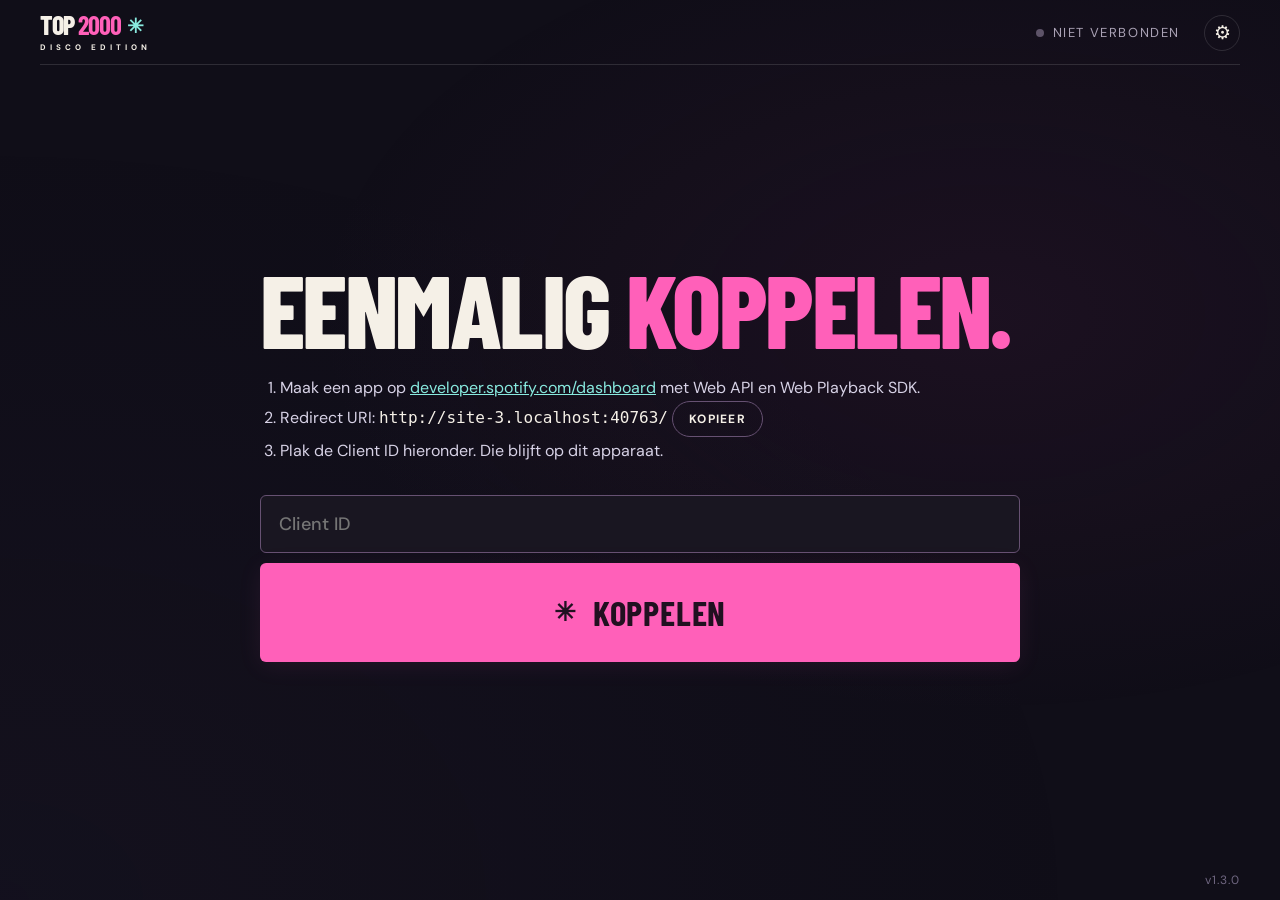
==== commit 745ee05b: "Add files via upload Add files via upload  - Timer: optional 30-second countdown, switch in settin" ====
--- a/index.html
+++ b/index.html
@@ -73,6 +73,7 @@
             <span class="scene-spark spark-one">✳</span><span class="scene-spark spark-two">✧</span>
             <div class="vinyl"><div class="vinyl-shine"></div><div class="record-label"><span>TOP 2000</span><strong>DISCO<br>EDITION</strong><span>SIDE A · LET'S DANCE</span><i class="spindle"></i></div></div>
             <img class="sleeve" id="sleeve" alt="" hidden>
+            <div class="timer" id="timer" hidden><span id="timer-value">30</span></div>
             <div class="record-stamp"><span>GOOD MUSIC</span><b>GOOD<br>TIMES.</b><span>ALL NIGHT LONG</span></div>
           </div>
         </section>
@@ -115,6 +116,11 @@
       </div>
 
       <div class="settings-block">
+        <label class="switch"><input type="checkbox" id="timer-toggle"><span class="switch-track"></span><span>Timer van 30 seconden</span></label>
+        <p class="hint">Telt af zodra een nummer speelt. Bij 0 pauzeert de muziek.</p>
+      </div>
+
+      <div class="settings-block">
         <label>Sessie</label>
         <p class="hint" id="settings-session"></p>
         <button type="button" class="chip" id="new-session">OPNIEUW SCHUDDEN</button>
--- a/styles.css
+++ b/styles.css
@@ -255,3 +255,67 @@
   .record-scene{width:70%;max-width:300px}
   .button{min-height:68px;font-size:24px}
 }
+
+/* ---------- 1.3.0: bigger type for laptop and iPad, timer ---------- */
+.hero-content h1{font-size:clamp(96px,12.5vw,240px)}
+.answer-title{font-size:clamp(80px,8.6vw,190px)!important;line-height:.88}
+.answer-title.long{font-size:clamp(64px,6.6vw,150px)!important}
+.answer-title.xlong{font-size:clamp(52px,5.2vw,120px)!important}
+.artist{font-size:clamp(32px,3.3vw,64px);font-weight:500}
+.year{font-size:clamp(96px,9.5vw,200px)}
+.year-row{margin-top:1vh}
+.rank{font-size:clamp(40px,4vw,76px);padding:.18em .5em .16em .42em;gap:.3em;margin-top:2.2vh;border-radius:.4em}
+.rank small{font-size:.42em;letter-spacing:.12em}
+.unverified{font-size:14px}
+.playback-state{font-size:clamp(14px,1.2vw,20px)}
+.equalizer{height:clamp(20px,2vw,32px)}
+.button{font-size:clamp(30px,2.7vw,50px)}
+.brand-top{font-size:26px}
+.connection{font-size:13px}
+.footer{font-size:12px}
+
+.timer{position:absolute;z-index:4;width:44%;aspect-ratio:1;border-radius:50%;display:grid;place-items:center;
+  background:radial-gradient(circle,var(--bg) 0 64%,transparent 65%),conic-gradient(var(--cyan) calc(var(--p,1)*360deg),#ffffff14 0);
+  box-shadow:0 0 50px #88eadf33,0 20px 50px #0009;transition:box-shadow .3s}
+.timer span{font-family:var(--display);font-weight:900;font-size:clamp(64px,7vw,150px);line-height:1;color:var(--ink);font-variant-numeric:tabular-nums}
+.timer.urgent{background:radial-gradient(circle,var(--bg) 0 64%,transparent 65%),conic-gradient(var(--pink) calc(var(--p,1)*360deg),#ffffff14 0);box-shadow:0 0 60px #ff60b977,0 20px 50px #0009;animation:tpulse 1s ease-in-out infinite}
+.timer.urgent span{color:var(--pink)}
+.timer.done span{font-size:clamp(40px,4.4vw,96px);color:var(--pink)}
+.timer.done{animation:tpop .5s cubic-bezier(.2,1.4,.4,1)}
+@keyframes tpulse{50%{transform:scale(1.06)}}
+@keyframes tpop{from{transform:scale(.7)}}
+
+.switch{display:flex!important;align-items:center;gap:12px;cursor:pointer;font-size:16px!important;margin:0!important}
+.switch input{position:absolute;opacity:0;width:1px;height:1px}
+.switch-track{width:48px;height:28px;border-radius:999px;background:#2a2433;border:1px solid #665172;position:relative;flex-shrink:0;transition:background .2s}
+.switch-track:after{content:'';position:absolute;top:3px;left:3px;width:20px;height:20px;border-radius:50%;background:var(--muted);transition:transform .2s,background .2s}
+.switch input:checked+.switch-track{background:#88eadf33;border-color:var(--cyan)}
+.switch input:checked+.switch-track:after{transform:translateX(20px);background:var(--cyan)}
+.switch input:focus-visible+.switch-track{outline:3px solid var(--cyan);outline-offset:3px}
+
+/* iPad portrait and narrow laptops */
+@media(max-width:1100px){
+  .stage{grid-template-columns:1fr 0.8fr}
+  .hero-content h1{font-size:clamp(84px,12vw,140px)}
+  .answer-title{font-size:clamp(64px,8vw,100px)!important}
+  .answer-title.long{font-size:clamp(52px,6.4vw,80px)!important}
+  .answer-title.xlong{font-size:clamp(42px,5vw,64px)!important}
+}
+@media(max-width:860px){
+  .stage{grid-template-columns:1fr}
+  .record-scene{width:62%;max-width:380px;justify-self:center}
+  .hero-content h1{font-size:clamp(80px,15vw,130px)}
+  .hero-content h1 br{display:block}
+  .answer-title{font-size:clamp(56px,10vw,90px)!important}
+  .answer-title.long{font-size:clamp(46px,8vw,72px)!important}
+  .answer-title.xlong{font-size:clamp(38px,6.5vw,58px)!important}
+  .year{font-size:clamp(80px,13vw,120px)}
+}
+@media(max-width:680px){
+  .hero-content h1{font-size:clamp(64px,17vw,100px)}
+  .answer-title{font-size:clamp(46px,12vw,72px)!important}
+  .artist{font-size:24px}
+  .year{font-size:72px}
+  .rank{font-size:32px}
+  .button{font-size:24px}
+}
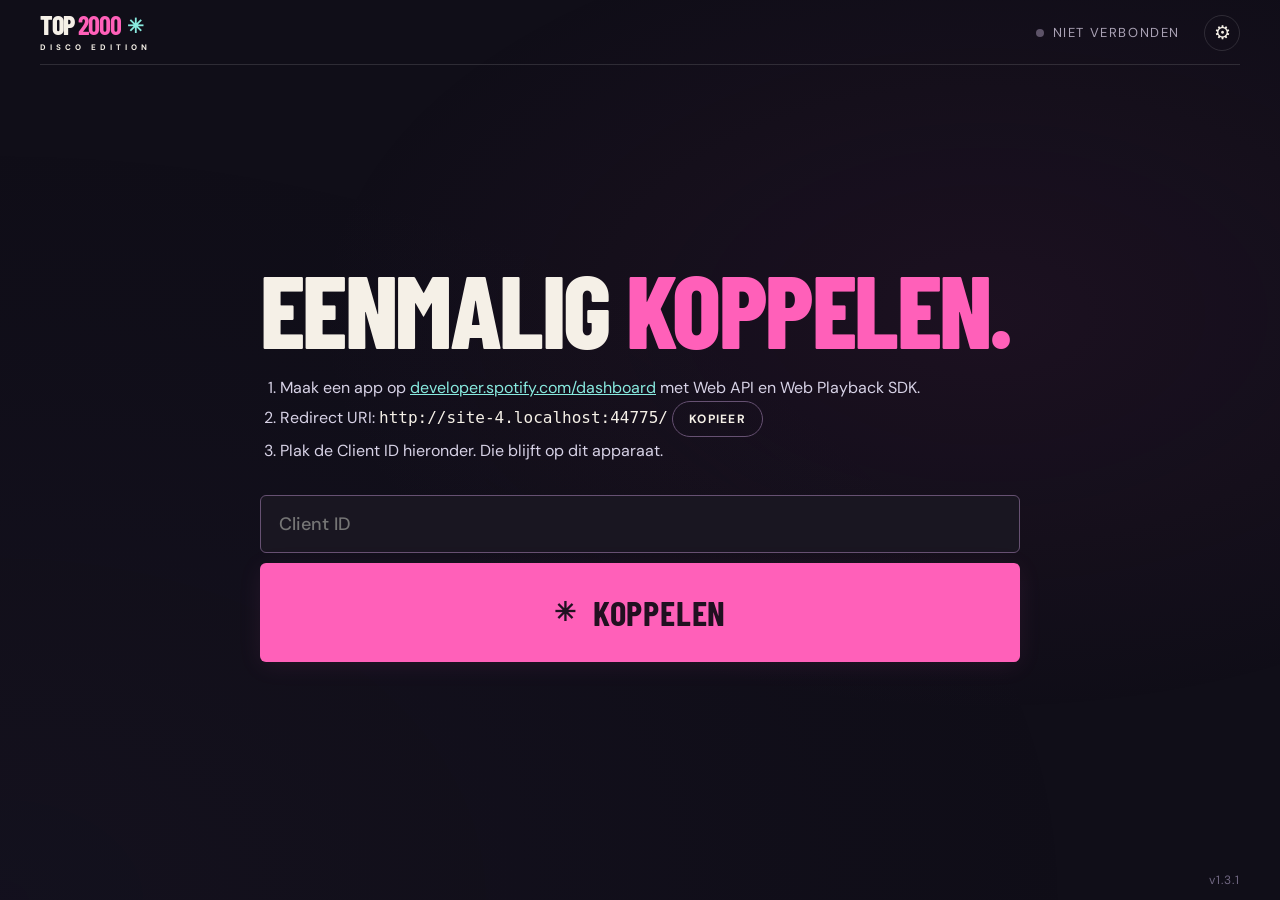
==== commit e946a20d: "Add files via upload Add files via upload  - Service worker: network first with cache only as offl" ====
--- a/index.html
+++ b/index.html
@@ -127,6 +127,7 @@
       </div>
 
       <div class="settings-block chip-row">
+        <button type="button" class="chip" id="refresh-app">APP VERVERSEN</button>
         <button type="button" class="chip" id="reset-client">CLIENT ID WIJZIGEN</button>
         <button type="button" class="chip danger" id="logout-button">UITLOGGEN</button>
         <span class="hint version">v<span id="settings-version"></span></span>
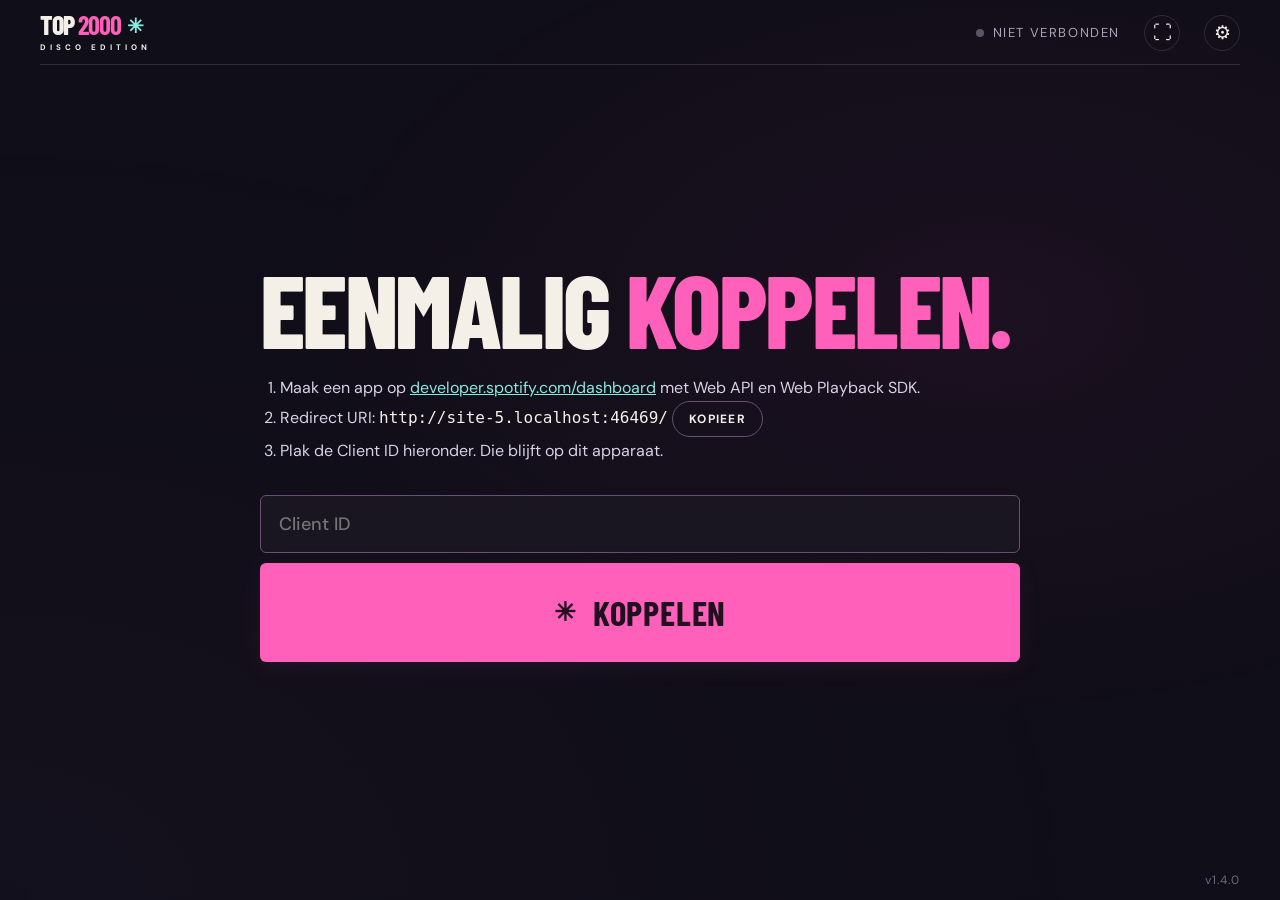
==== commit 3aa946eb: "Add files via upload Add files via upload  - Keyboard shortcuts: Space pauses, Right arrow plays t" ====
--- a/index.html
+++ b/index.html
@@ -22,6 +22,7 @@
       <a class="brand" href="./" aria-label="Top 2000 Disco Edition"><span class="brand-top">TOP <b>2000</b><span class="brand-star" aria-hidden="true">✳</span></span><span class="brand-bottom">DISCO EDITION</span></a>
       <div class="header-right">
         <span class="connection" id="connection"><i></i><span id="connection-text">NIET VERBONDEN</span></span>
+        <button class="settings-button" id="fullscreen-button" aria-label="Volledig scherm (F)" title="Volledig scherm (F)"><span aria-hidden="true">⛶</span></button>
         <button class="settings-button" id="settings-button" aria-label="Instellingen" aria-haspopup="dialog"><span aria-hidden="true">⚙</span></button>
       </div>
     </header>
@@ -116,8 +117,16 @@
       </div>
 
       <div class="settings-block">
-        <label class="switch"><input type="checkbox" id="timer-toggle"><span class="switch-track"></span><span>Timer van 30 seconden</span></label>
-        <p class="hint">Telt af zodra een nummer speelt. Bij 0 pauzeert de muziek.</p>
+        <label class="switch"><input type="checkbox" id="timer-toggle"><span class="switch-track"></span><span>Muziek stopt bij 0</span></label>
+        <p class="hint">De timer telt altijd af van 30. Aan: bij 0 pauzeert het nummer.</p>
+        <label for="sound-select">Geluid bij 0</label>
+        <div class="device-row">
+          <select id="sound-select"></select>
+          <button type="button" class="chip" id="sound-preview">LUISTER</button>
+        </div>
+        <p class="hint"></p>
+        <label class="switch"><input type="checkbox" id="intro-toggle"><span class="switch-track"></span><span>Start na het intro</span></label>
+        <p class="hint">Begint zo'n 12% in het nummer (30 seconden bij een gemiddeld nummer).</p>
       </div>
 
       <div class="settings-block">
@@ -132,6 +141,9 @@
         <button type="button" class="chip danger" id="logout-button">UITLOGGEN</button>
         <span class="hint version">v<span id="settings-version"></span></span>
       </div>
+      <div class="settings-block">
+        <p class="hint">Sneltoetsen: spatie = pauze, pijl rechts = volgende nummer, Enter = onthullen, F = volledig scherm.</p>
+      </div>
     </form>
   </dialog>
 
--- a/styles.css
+++ b/styles.css
@@ -319,3 +319,10 @@
   .rank{font-size:32px}
   .button{font-size:24px}
 }
+
+/* 1.4.0 */
+#sound-select+.chip{flex-shrink:0}
+.device-row+.hint:empty{margin:0 0 14px}
+.header-right .settings-button{margin-left:0}
+.switch+.hint{margin:6px 0 14px 60px}
+:fullscreen .app,:-webkit-full-screen .app{min-height:100vh}
